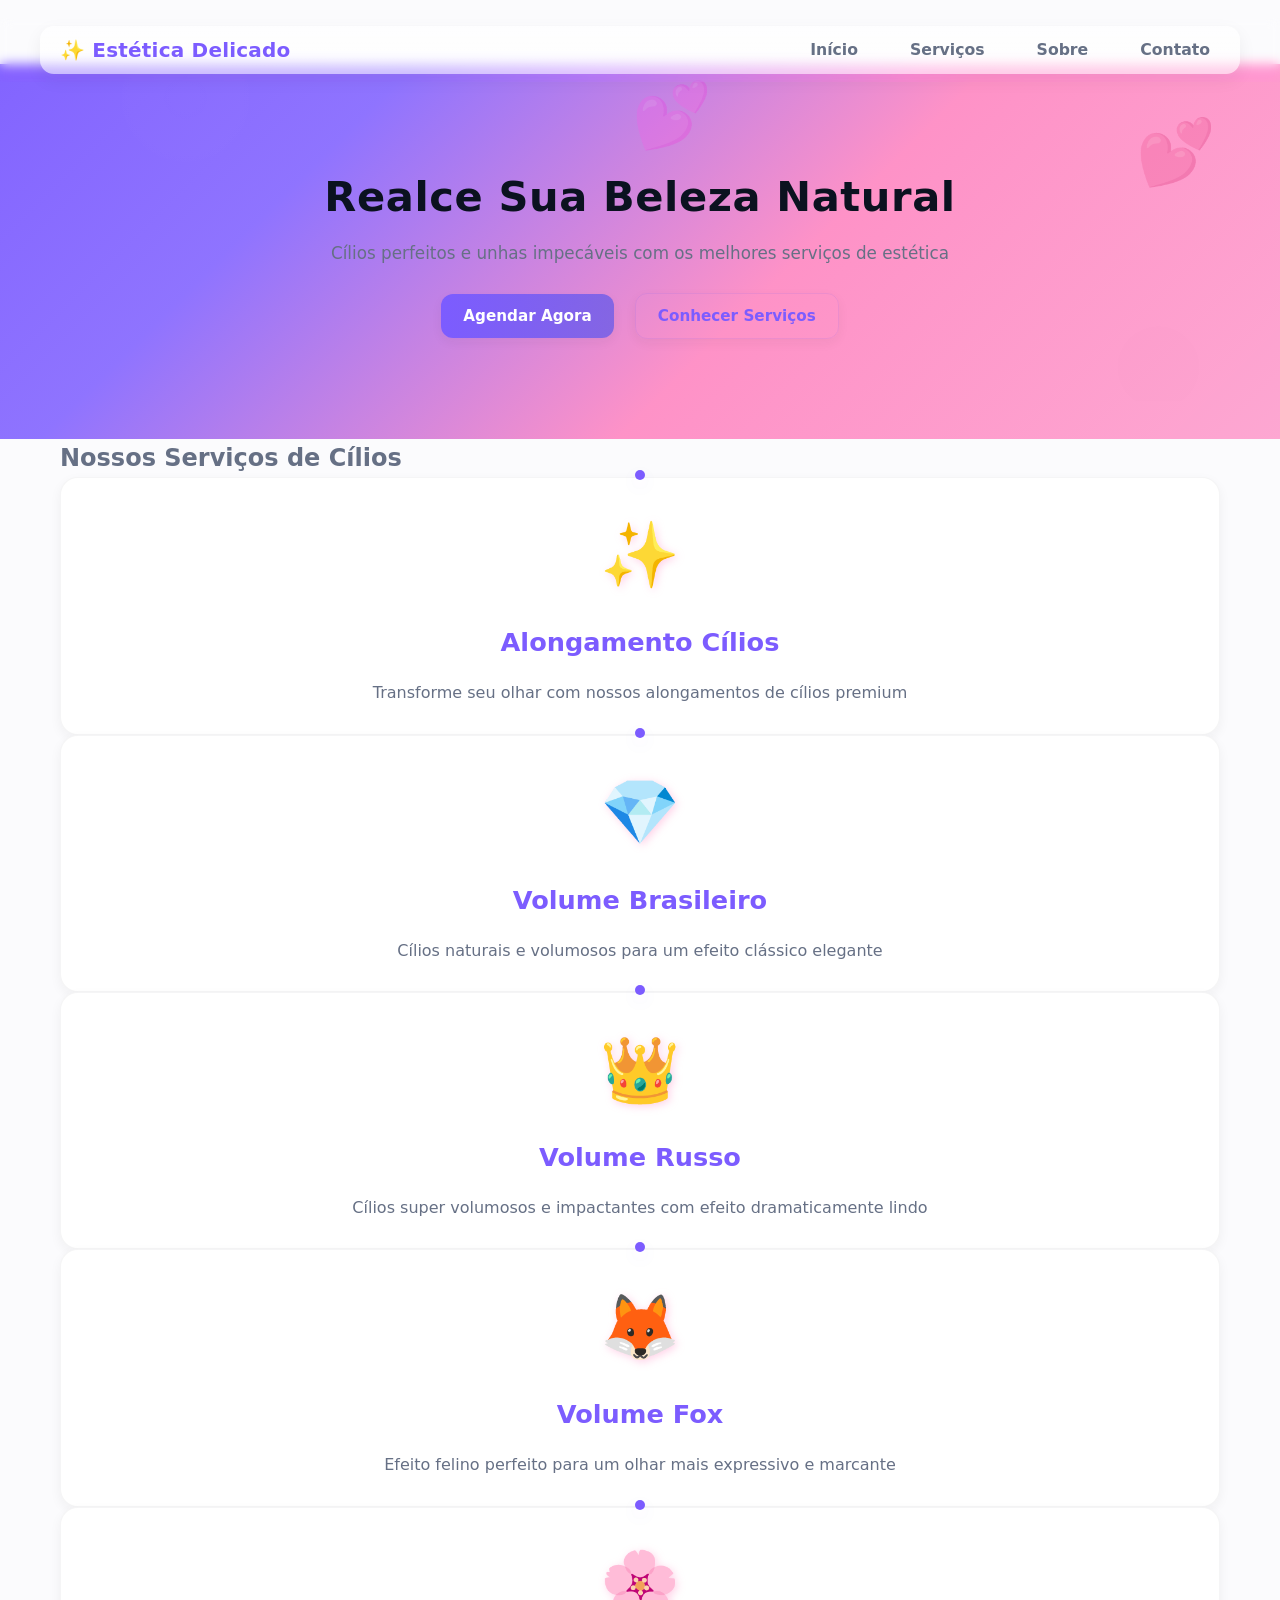
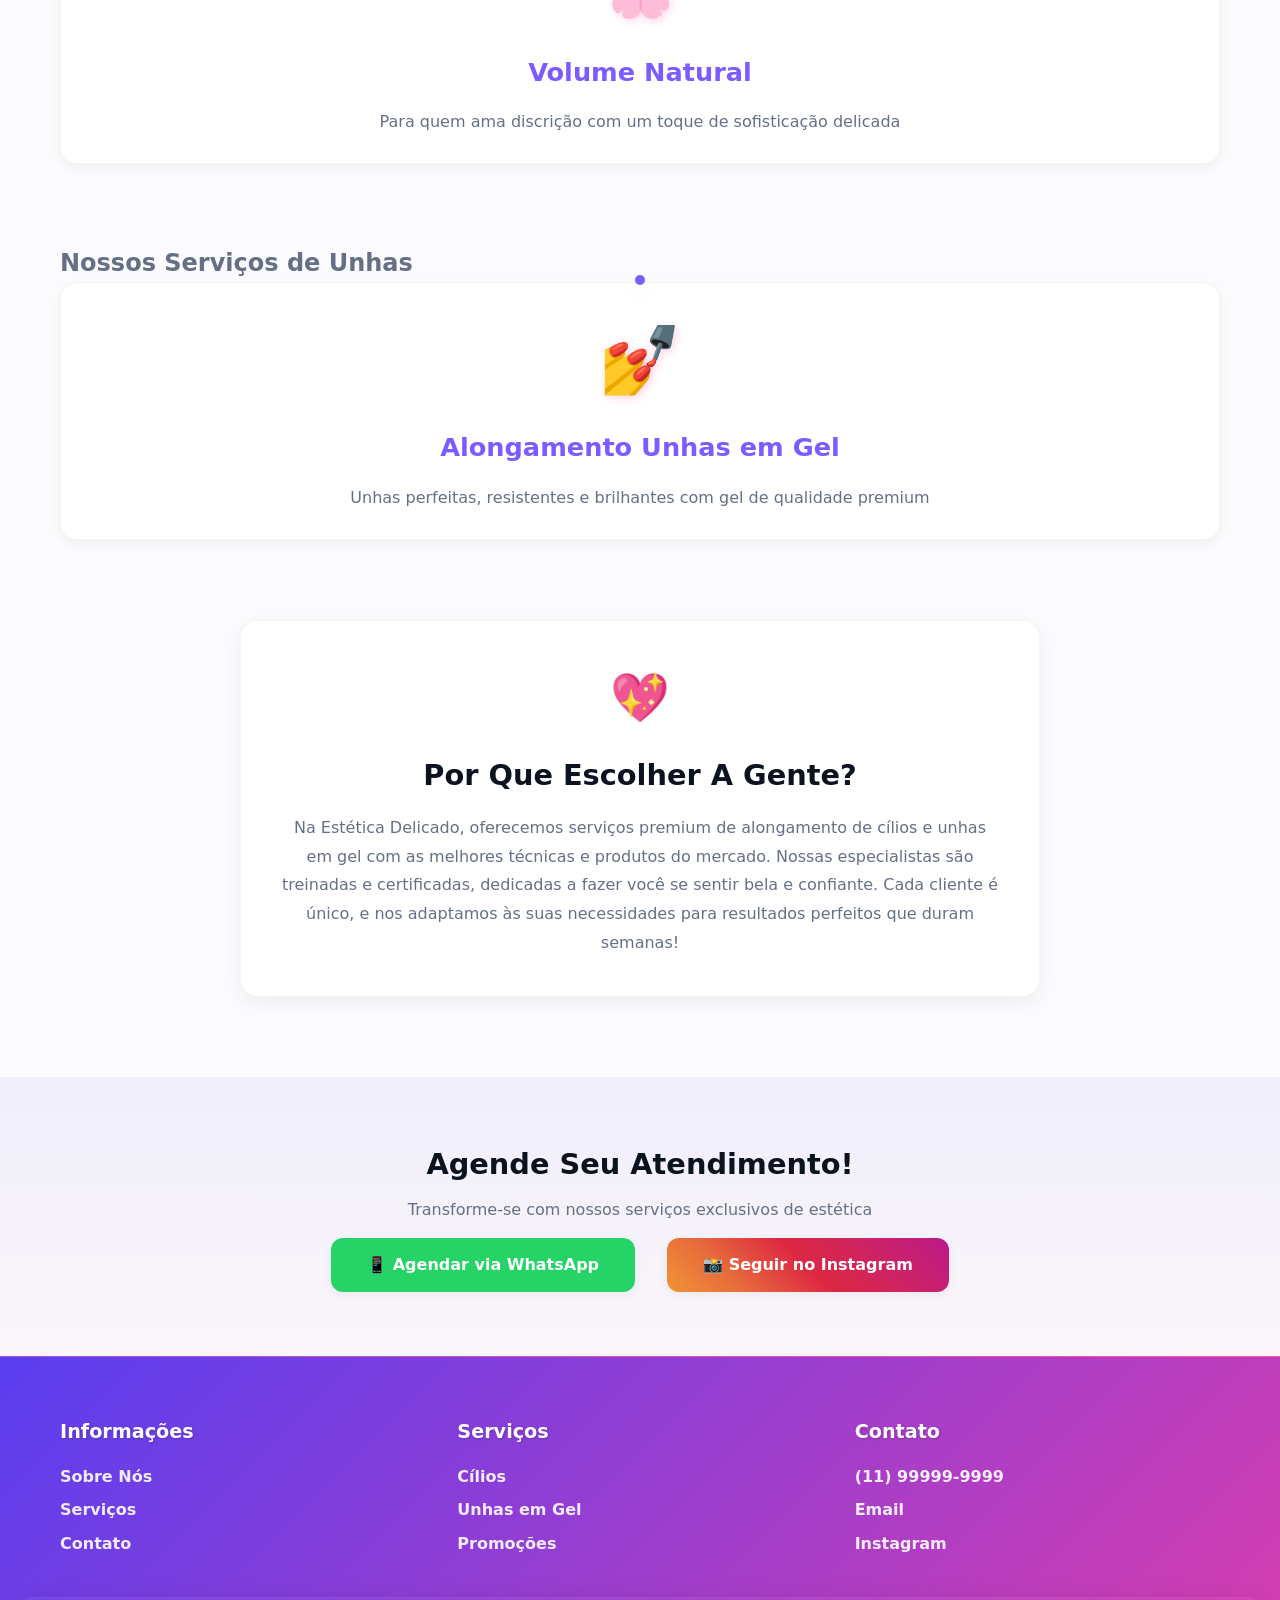
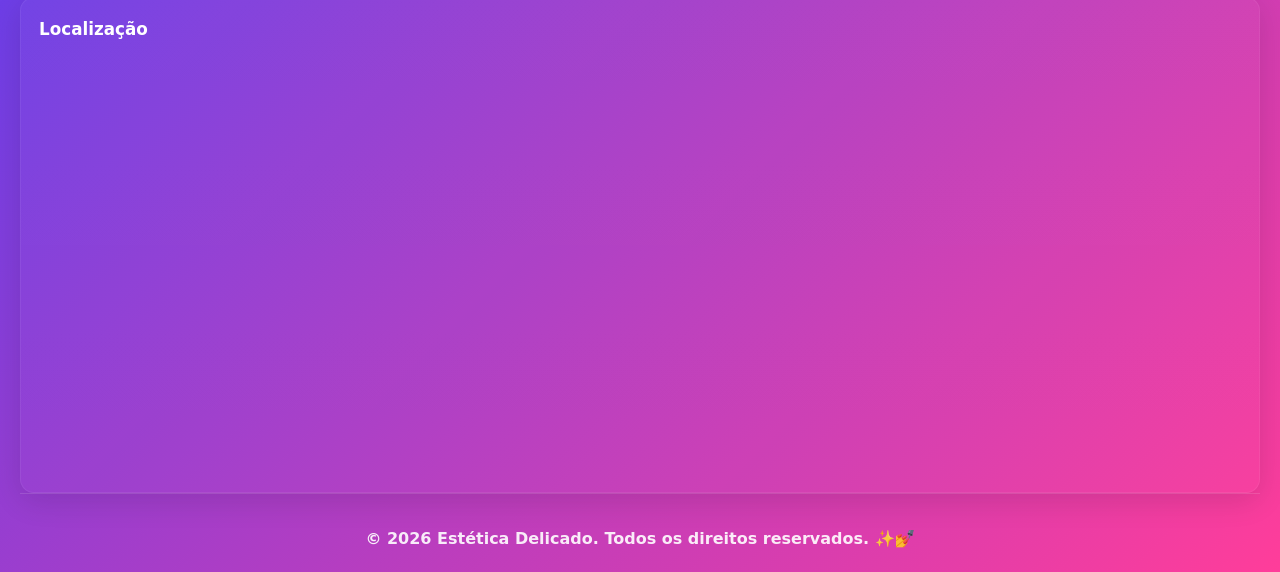
==== index.html @ 4a840b96 "ajuste localização" ====
<!DOCTYPE html>
<html lang="pt-BR">
<head>
    <meta charset="UTF-8">
    <meta name="viewport" content="width=device-width, initial-scale=1.0">
    <title>Estética Delicado - Cílios e Unhas em Gel</title>
    <link rel="icon" href="icon.png" type="image/png">
    <link rel="apple-touch-icon" sizes="180x180" href="icon.png">
    <link rel="icon" type="image/png" sizes="32x32" href="icon.png">
    <link rel="icon" type="image/png" sizes="16x16" href="icon.png">
    <link rel="mask-icon" href="icon.png" color="#000000">
    <meta name="theme-color" content="#ffffff">
    <link rel="stylesheet" href="styles.css">
</head>
<body>
    <!-- Navegação -->
    <nav class="navbar">
        <div class="container">
            <div class="logo">✨ Estética Delicado</div>
            <div class="hamburger" id="hamburger">
                <span></span>
                <span></span>
                <span></span>
            </div>
            <ul class="nav-menu" id="nav-menu">
                <li><a href="#home">Início</a></li>
                <li><a href="#features">Serviços</a></li>
                <li><a href="#about">Sobre</a></li>
                <li><a href="#contact">Contato</a></li>
            </ul>
        </div>
    </nav>

    <!-- Seção Hero -->
    <section class="hero" id="home">
        <div class="container">
            <div class="hero-content">
                <h1>Realce Sua Beleza Natural</h1>
                <p>Cílios perfeitos e unhas impecáveis com os melhores serviços de estética</p>
                <a href="#agendamento" class="btn btn-primary">Agendar Agora</a>
                <a href="#features" class="btn btn-secondary">Conhecer Serviços</a>
            </div>
        </div>
    </section>

    <!-- Seção de Serviços -->
    <section class="features" id="features">
        <div class="container">
            <h2>Nossos Serviços de Cílios</h2>
            <div class="features-grid">
                <div class="feature-card">
                    <div class="feature-icon">✨</div>
                    <h3>Alongamento Cílios</h3>
                    <p>Transforme seu olhar com nossos alongamentos de cílios premium</p>
                </div>
                <div class="feature-card">
                    <div class="feature-icon">💎</div>
                    <h3>Volume Brasileiro</h3>
                    <p>Cílios naturais e volumosos para um efeito clássico elegante</p>
                </div>
                <div class="feature-card">
                    <div class="feature-icon">👑</div>
                    <h3>Volume Russo</h3>
                    <p>Cílios super volumosos e impactantes com efeito dramaticamente lindo</p>
                </div>
                <div class="feature-card">
                    <div class="feature-icon">🦊</div>
                    <h3>Volume Fox</h3>
                    <p>Efeito felino perfeito para um olhar mais expressivo e marcante</p>
                </div>
                <div class="feature-card">
                    <div class="feature-icon">🌸</div>
                    <h3>Volume Natural</h3>
                    <p>Para quem ama discrição com um toque de sofisticação delicada</p>
                </div>
            </div>
            
            <h2 style="margin-top: 80px;">Nossos Serviços de Unhas</h2>
            <div class="features-grid">
                <div class="feature-card">
                    <div class="feature-icon">💅</div>
                    <h3>Alongamento Unhas em Gel</h3>
                    <p>Unhas perfeitas, resistentes e brilhantes com gel de qualidade premium</p>
                </div>
            </div>
        </div>
    </section>

    <!-- Seção Sobre -->
    <section class="about" id="about">
        <div class="container">
            <div class="about-content">
                <h2>Por Que Escolher A Gente?</h2>
                <p>
                    Na Estética Delicado, oferecemos serviços premium de alongamento de cílios e unhas em gel 
                    com as melhores técnicas e produtos do mercado. Nossas especialistas são treinadas e certificadas, 
                    dedicadas a fazer você se sentir bela e confiante. Cada cliente é único, e nos adaptamos às suas 
                    necessidades para resultados perfeitos que duram semanas!
                </p>
            </div>
        </div>
    </section>

    <!-- Seção CTA (Call-to-Action) -->
    <section class="cta" id="agendamento">
        <div class="container">
            <h2>Agende Seu Atendimento!</h2>
            <p>Transforme-se com nossos serviços exclusivos de estética</p>
            <div class="cta-buttons">
                <a href="https://wa.me/5511999999999" class="btn btn-whatsapp btn-large" target="_blank">
                    📱 Agendar via WhatsApp
                </a>
                <a href="https://instagram.com/esteticadelicado" class="btn btn-instagram btn-large" target="_blank">
                    📸 Seguir no Instagram
                </a>
            </div>
        </div>
    </section>

    <!-- Rodapé -->
    <footer class="footer" id="contact">
        <div class="container">
            <div class="footer-content">
                <div class="footer-section">
                    <h4>Informações</h4>
                    <ul>
                        <li><a href="#about">Sobre Nós</a></li>
                        <li><a href="#features">Serviços</a></li>
                        <li><a href="#contact">Contato</a></li>
                    </ul>
                </div>
                <div class="footer-section">
                    <h4>Serviços</h4>
                    <ul>
                        <li><a href="#features">Cílios</a></li>
                        <li><a href="#features">Unhas em Gel</a></li>
                        <li><a href="#features">Promoções</a></li>
                    </ul>
                </div>
                <div class="footer-section">
                    <h4>Contato</h4>
                    <ul>
                        <li><a href="tel:+5511999999999">(11) 99999-9999</a></li>
                        <li><a href="mailto:contato@esteticadelicado.com">Email</a></li>
                        <li><a href="#instagram">Instagram</a></li>
                    </ul>
                </div>
                <!-- localização map moved below to span full width -->
            </div>
            </div>

            <!-- Localização map: full-width block aligned with footer content -->
            <div class="footer-map">
                <h4>Localização</h4>
                <div class="map-responsive">
                    <iframe src="https://www.google.com/maps/embed?pb=!1m18!1m12!1m3!1d3553.4471710792322!2d-48.86984712353165!3d-27.047629598856396!2m3!1f0!2f0!3f0!3m2!1i1024!2i768!4f13.1!3m3!1m2!1s0x94df37ece180bed9%3A0x6d65d433746303e0!2sR.%20Quatro%20de%20Agosto%2C%2076%20-%20Centro%201%2C%20Brusque%20-%20SC%2C%2088356-480!5e0!3m2!1spt-BR!2sbr!4v1772977734569!5m2!1spt-BR!2sbr" allowfullscreen="" loading="lazy" referrerpolicy="no-referrer-when-downgrade"></iframe>
                </div>
            </div>

            <div class="footer-bottom">
                <p>&copy; 2026 Estética Delicado. Todos os direitos reservados. ✨💅</p>
            </div>
        </div>
    </footer>

    <script>
        // Menu hambúrguer para mobile
        const hamburger = document.getElementById('hamburger');
        const navMenu = document.getElementById('nav-menu');

        hamburger.addEventListener('click', () => {
            navMenu.classList.toggle('active');
            hamburger.classList.toggle('active');
        });

        // Fechar menu ao clicar em um link
        document.querySelectorAll('.nav-menu a').forEach(link => {
            link.addEventListener('click', () => {
                navMenu.classList.remove('active');
                hamburger.classList.remove('active');
            });
        });

        // Fechar menu ao rolar a página
        window.addEventListener('scroll', () => {
            if (navMenu.classList.contains('active')) {
                navMenu.classList.remove('active');
                hamburger.classList.remove('active');
            }
        });
    </script>
</body>
</html>
---- styles.css ----
/* Variáveis CSS - Paleta suave e moderna */
:root {
    --primary-color: #7c5cff; /* richer violet */
    --accent-color: #ff6fb5; /* vivid pink accent */
    --primary-700: #5a3ef0;
    --accent-700: #ff3d9a;
    --muted: #667085; /* subdued text */
    --bg: #fbfbfd; /* very light */
    --card-bg: #ffffff;
    --glass: rgba(255,255,255,0.6);
    --shadow-soft: 0 6px 18px rgba(34, 34, 34, 0.06);
    --shadow-subtle: 0 4px 12px rgba(34,34,34,0.05);
    --radius-lg: 18px;
    --radius-md: 12px;
    --transition: all 220ms cubic-bezier(.2,.9,.3,1);
}

/* Reset e Estilos Globais */
* {
    margin: 0;
    padding: 0;
    box-sizing: border-box;
}

html {
    scroll-behavior: smooth;
}

body {
    font-family: Inter, ui-sans-serif, system-ui, -apple-system, 'Segoe UI', Roboto, 'Helvetica Neue', Arial;
    line-height: 1.6;
    color: var(--muted);
    background-color: var(--bg);
    -webkit-font-smoothing:antialiased;
    -moz-osx-font-smoothing:grayscale;
}

.container {
    max-width: 1200px;
    margin: 0 auto;
    padding: 0 20px;
}

/* Navegação */
.navbar {
    background-color: transparent;
    backdrop-filter: blur(6px) saturate(120%);
    position: sticky;
    top: 18px;
    z-index: 200;
    padding: 8px 0;
}

.navbar .container {
    display: flex;
    justify-content: space-between;
    align-items: center;
    padding: 0.5rem 20px;
    background: linear-gradient(180deg, rgba(255,255,255,0.7), rgba(255,255,255,0.55));
    border-radius: 14px;
    box-shadow: var(--shadow-soft);
}

/* Menu Hambúrguer */
.hamburger {
    display: none;
    flex-direction: column;
    cursor: pointer;
    gap: 4px;
}

.hamburger span {
    width: 25px;
    height: 3px;
    background-color: var(--accent-black);
    transition: var(--transition);
    border-radius: 2px;
}

.hamburger.active span:nth-child(1) {
    transform: rotate(45deg) translate(5px, 5px);
}

.hamburger.active span:nth-child(2) {
    opacity: 0;
}

.hamburger.active span:nth-child(3) {
    transform: rotate(-45deg) translate(7px, -6px);
}

.logo {
    font-size: 1.25rem;
    font-weight: 700;
    color: var(--primary-color);
    letter-spacing: 0.2px;
}

.nav-menu {
    display: flex;
    list-style: none;
    gap: 2rem;
}

.nav-menu a {
    text-decoration: none;
    color: var(--muted);
    transition: var(--transition);
    font-weight: 600;
    font-size: 0.98rem;
    padding: 8px 10px;
    border-radius: 10px;
}

.nav-menu a:hover {
    color: var(--primary-color);
    background: rgba(108,92,231,0.06);
}

/* Seção Hero */
.hero {
    background: linear-gradient(135deg, rgba(124,92,255,0.95) 0%, rgba(124,92,255,0.85) 25%, rgba(255,111,181,0.75) 60%, rgba(255,111,181,0.6) 100%);
    color: #0f172a;
    padding: 100px 20px;
    text-align: center;
    position: relative;
    overflow: visible;
}

.hero::after {
    /* subtle overlay to reduce banding and soften transition */
    content: '';
    position: absolute;
    inset: 0;
    background-image: radial-gradient(circle at 10% 10%, rgba(255,255,255,0.03), transparent 10%), radial-gradient(circle at 90% 90%, rgba(0,0,0,0.02), transparent 12%);
    pointer-events: none;
    mix-blend-mode: overlay;
}

.hero::before {
    content: '💕';
    position: absolute;
    top: 10%;
    right: 5%;
    font-size: 4rem;
    opacity: 0.3;
    animation: float 3s ease-in-out infinite;
}

.hero::after {
    content: '💕';
    position: absolute;
    bottom: 10%;
    left: 5%;
    font-size: 4rem;
    opacity: 0.3;
    animation: float 3s ease-in-out infinite 0.5s;
}

@keyframes float {
    0%, 100% {
        transform: translateY(0);
    }
    50% {
        transform: translateY(-20px);
    }
}

.hero-content h1 {
    font-size: 2.6rem;
    margin-bottom: 0.6rem;
    animation: slideDown 0.6s ease-out;
    font-weight: 700;
    letter-spacing: 0.6px;
    color: #0b1220;
}

.hero-content p {
    font-size: 1.05rem;
    margin-bottom: 1.6rem;
    animation: slideUp 0.6s ease-out;
    font-weight: 500;
    color: var(--muted);
}

@keyframes slideDown {
    from {
        opacity: 0;
        transform: translateY(-20px);
    }
    to {
        opacity: 1;
        transform: translateY(0);
    }
}

@keyframes slideUp {
    from {
        opacity: 0;
        transform: translateY(20px);
    }
    to {
        opacity: 1;
        transform: translateY(0);
    }
}

/* Botões */
.btn {
    display: inline-block;
    padding: 10px 22px;
    margin: 0 8px;
    border: none;
    border-radius: 12px;
    font-size: 0.95rem;
    font-weight: 600;
    cursor: pointer;
    transition: var(--transition);
    text-decoration: none;
    box-shadow: var(--shadow-subtle);
}

.btn-primary {
    background: linear-gradient(90deg, var(--primary-color), rgba(108,92,231,0.8));
    color: #fff;
}

.btn-primary:hover {
    transform: translateY(-4px);
    box-shadow: 0 12px 30px rgba(108,92,231,0.12);
}

.btn-secondary {
    background: transparent;
    color: var(--primary-color);
    border: 1.5px solid rgba(108,92,231,0.12);
}

.btn-secondary:hover {
    background: rgba(108,92,231,0.04);
}

.btn-large {
    padding: 14px 36px;
    font-size: 1rem;
}

/* Seção de Recursos */
.feature-icon {
    font-size: 3.2rem;
    margin-bottom: 0.8rem;
    filter: drop-shadow(0 6px 18px rgba(15,18,32,0.06));
}
.feature-card h3 {
    font-size: 1.1rem;
    margin-bottom: 0.6rem;
    color: var(--primary-color);
    font-weight: 700;
}

.feature-card p {
    color: var(--muted);
    line-height: 1.7;
    font-weight: 500;
}

.feature-card {
    background-color: var(--card-bg);
    padding: 1.6rem;
    border-radius: var(--radius-lg);
    text-align: center;
    box-shadow: var(--shadow-subtle);
    transition: var(--transition);
    border: 1px solid rgba(15,18,32,0.04);
    position: relative;
}

.feature-card:hover {
    transform: translateY(-8px);
    box-shadow: 0 18px 40px rgba(15,18,32,0.06);
    background: linear-gradient(180deg, var(--card-bg) 0%, rgba(251,251,253,1) 100%);
}

.feature-card::before {
    content: '';
    position: absolute;
    top: -8px;
    left: 50%;
    transform: translateX(-50%);
    width: 10px;
    height: 10px;
    background-color: var(--primary-color);
    border-radius: 50%;
    box-shadow: 0 6px 18px rgba(108,92,231,0.08);
}

.feature-icon {
    font-size: 4rem;
    margin-bottom: 1rem;
    filter: drop-shadow(2px 2px 4px rgba(255, 105, 180, 0.3));
}

.feature-card h3 {
    font-size: 1.6rem;
    margin-bottom: 1rem;
    color: var(--primary-color);
    font-weight: 800;
}

.feature-card p {
    color: var(--text-color);
    line-height: 1.8;
    font-weight: 500;
}

/* Seção Sobre */
.about {
    padding: 80px 20px;
    background: transparent;
}

.about-content {
    max-width: 800px;
    margin: 0 auto;
    text-align: center;
    background-color: var(--card-bg);
    padding: 2.4rem;
    border-radius: var(--radius-lg);
    border: 1px solid rgba(15,18,32,0.04);
    box-shadow: var(--shadow-soft);
}

.about-content::before {
    content: '💖';
    display: block;
    font-size: 3rem;
    margin-bottom: 1rem;
}

.about-content h2 {
    font-size: 1.8rem;
    margin-bottom: 1rem;
    color: #0b1220;
    font-weight: 700;
}

.about-content p {
    font-size: 1rem;
    color: var(--muted);
    line-height: 1.8;
    font-weight: 500;
}

/* Seção CTA */
.cta {
    background: linear-gradient(180deg, rgba(108,92,231,0.08) 0%, rgba(253,121,168,0.04) 100%);
    color: #0b1220;
    padding: 64px 20px;
    text-align: center;
    position: relative;
    overflow: visible;
}

.cta::before,
.cta::after {
    content: '';
    position: absolute;
    width: 48px;
    height: 48px;
    opacity: 0.05;
}

.cta::before { top: 10%; left: 6%; }
.cta::after { bottom: 10%; right: 6%; }

.cta h2 {
    font-size: 1.8rem;
    margin-bottom: 0.6rem;
    font-weight: 700;
}

.cta p {
    font-size: 1rem;
    margin-bottom: 1rem;
    font-weight: 500;
    color: var(--muted);
}

.cta-buttons {
    display: flex;
    gap: 1rem;
    justify-content: center;
    flex-wrap: wrap;
}

.btn-whatsapp {
    background-color: #25d366 !important;
    color: #fff !important;
    border: none !important;
}

.btn-whatsapp:hover {
    transform: translateY(-3px);
}

.btn-instagram {
    background: linear-gradient(45deg, #f09433 0%,#e6683c 25%,#dc2743 50%,#cc2366 75%,#bc1888 100%) !important;
    color: #fff !important;
    border: none !important;
    border-radius: 12px !important;
}

.btn-instagram:hover {
    transform: translateY(-3px);
}

/* Rodapé */
.footer {
    /* stronger, darker gradient so footer content contrasts with page background */
    background: linear-gradient(135deg, var(--primary-700) 0%, var(--accent-700) 100%);
    color: #ffffff;
    padding: 60px 20px 20px;
    /* simple solid separator between content and footer */
    border-top: 1px solid rgba(255,255,255,0.12);
}

.footer-content {
    display: grid;
    grid-template-columns: repeat(auto-fit, minmax(200px, 1fr));
    gap: 2rem;
    margin-bottom: 2rem;
}

.footer-section h4 {
    margin-bottom: 1rem;
    color: #ffffff;
    font-weight: 800;
    font-size: 1.2rem;
    text-shadow: 1px 1px 3px rgba(0, 0, 0, 0.18);
}

.footer-section ul {
    list-style: none;
}

.footer-section ul li {
    margin-bottom: 0.5rem;
}

.footer-section a {
    color: rgba(255, 255, 255, 0.9);
    text-decoration: none;
    transition: var(--transition);
    font-weight: 600;
}

.footer-section a:hover {
    color: #ffffff;
    text-shadow: 1px 1px 0px rgba(0, 0, 0, 0.18);
}

.footer-bottom {
    border-top: 1px solid rgba(255,255,255,0.12);
    padding-top: 2rem;
    text-align: center;
    color: rgba(255, 255, 255, 0.9);
    font-weight: 600;
}

/* Responsividade */
@media (max-width: 1024px) {
    .container {
        padding: 0 15px;
    }

    .hero-content h1 {
        font-size: 2.8rem;
    }

    .hero-content p {
        font-size: 1.3rem;
    }

    .features-grid {
        grid-template-columns: repeat(auto-fit, minmax(280px, 1fr));
        gap: 1.5rem;
    }
}

@media (max-width: 768px) {
    .container {
        padding: 0 10px;
    }

    .hero {
        padding: 100px 20px;
    }

    .hero-content h1 {
        font-size: 2.2rem;
        letter-spacing: 1px;
    }

    .hero-content p {
        font-size: 1.1rem;
    }

    .hamburger {
        display: flex;
    }

    .nav-menu {
        flex-direction: column;
        gap: 0.8rem;
        text-align: center;
        background-color: var(--secondary-color);
        position: absolute;
        top: 100%;
        left: 0;
        right: 0;
        padding: 1rem;
        box-shadow: var(--shadow);
        opacity: 0;
        visibility: hidden;
        transform: translateY(-20px);
        transition: var(--transition);
    }

    .nav-menu.active {
        opacity: 1;
        visibility: visible;
        transform: translateY(0);
    }

    .features h2 {
        text-align: center;
        font-size: 2rem;
        margin-bottom: 2rem;
        color: var(--primary-700);
        font-weight: 700;
        background: linear-gradient(90deg, var(--primary-700), var(--accent-700));
        -webkit-background-clip: text;
        background-clip: text;
        color: transparent;
    }

    .features {
        padding: 60px 20px;
    }

    .about {
        padding: 60px 20px;
    }

    .cta {
        padding: 60px 20px;
    }

    .cta {
        background: linear-gradient(180deg, rgba(124,92,255,0.12) 0%, rgba(255,111,181,0.06) 100%);
        color: #0b1220;
        padding: 64px 20px;
        text-align: center;
        position: relative;
        overflow: visible;
    }

    .cta-buttons {
        flex-direction: column;
        align-items: center;
        gap: 0.8rem;
    }

    .features-grid {
        grid-template-columns: 1fr;
        gap: 1.5rem;
    }

    .feature-card {
        padding: 1.5rem;
    }

    .feature-icon {
        font-size: 3rem;
    }

    .hero::before,
    .hero::after {
        font-size: 2.5rem;
    }

    .footer-content {
        grid-template-columns: 1fr;
        gap: 1.5rem;
    }

    .footer-section {
        text-align: center;
    }
}

@media (max-width: 480px) {
    .container {
        padding: 0 8px;
    }

    .hero {
        padding: 80px 15px;
    }

    .hero-content h1 {
        font-size: 1.8rem;
        letter-spacing: 0.5px;
    }

    .hero-content p {
        font-size: 1rem;
    }

    .logo {
        font-size: 1.2rem;
    }

    .nav-menu {
        gap: 0.5rem;
        padding: 0.8rem;
    }

    .nav-menu a {
        font-size: 0.95rem;
    }

    .features h2,
    .about-content h2,
    .cta h2 {
        font-size: 1.8rem;
    }

    .features {
        padding: 50px 15px;
    }

    .about {
        padding: 50px 15px;
    }

    .cta {
        padding: 50px 15px;
    }

    .feature-card {
        padding: 1.2rem;
        border-radius: 25px;
    }

    .feature-icon {
        font-size: 2.5rem;
    }

    .feature-card h3 {
        font-size: 1.4rem;
    }

    .about-content {
        padding: 2rem;
        border-radius: 25px;
    }

    .about-content h2 {
        font-size: 2.2rem;
    }

    .about-content p {
        font-size: 1rem;
        line-height: 1.7;
    }

    .cta h2 {
        font-size: 2.5rem;
    }

    .cta p {
        font-size: 1.2rem;
    }

    .btn-large {
        padding: 12px 30px;
        font-size: 1rem;
    }

    .hero::before,
    .hero::after {
        font-size: 1.8rem;
        opacity: 0.2;
    }

    .footer {
        padding: 40px 15px 15px;
    }

    .footer-section h4 {
        font-size: 1.1rem;
    }

    .footer-section a {
        font-size: 0.9rem;
    }
}

/* Footer map block styling */
.footer-map {
    margin-top: 24px;
    padding: 18px;
    border-radius: 14px;
    background: linear-gradient(180deg, rgba(255,255,255,0.03), rgba(255,255,255,0.02));
    border: 1px solid rgba(255,255,255,0.06);
    box-shadow: 0 8px 30px rgba(5,8,20,0.12);
}
.footer-map h4 {
    margin: 0 0 12px 0;
    color: #ffffff;
    font-size: 1.05rem;
}
.map-responsive {
    position: relative;
    overflow: hidden;
    border-radius: 10px;
    height: 360px; /* default desktop height */
}
.map-responsive iframe {
    position: absolute;
    top: 0;
    left: 0;
    width: 100%;
    height: 100%;
    border: 0;
}

@media (max-width: 768px) {
    .map-responsive { height: 260px; }
}

@media (min-width: 1200px) {
    .map-responsive { height: 420px; }
}
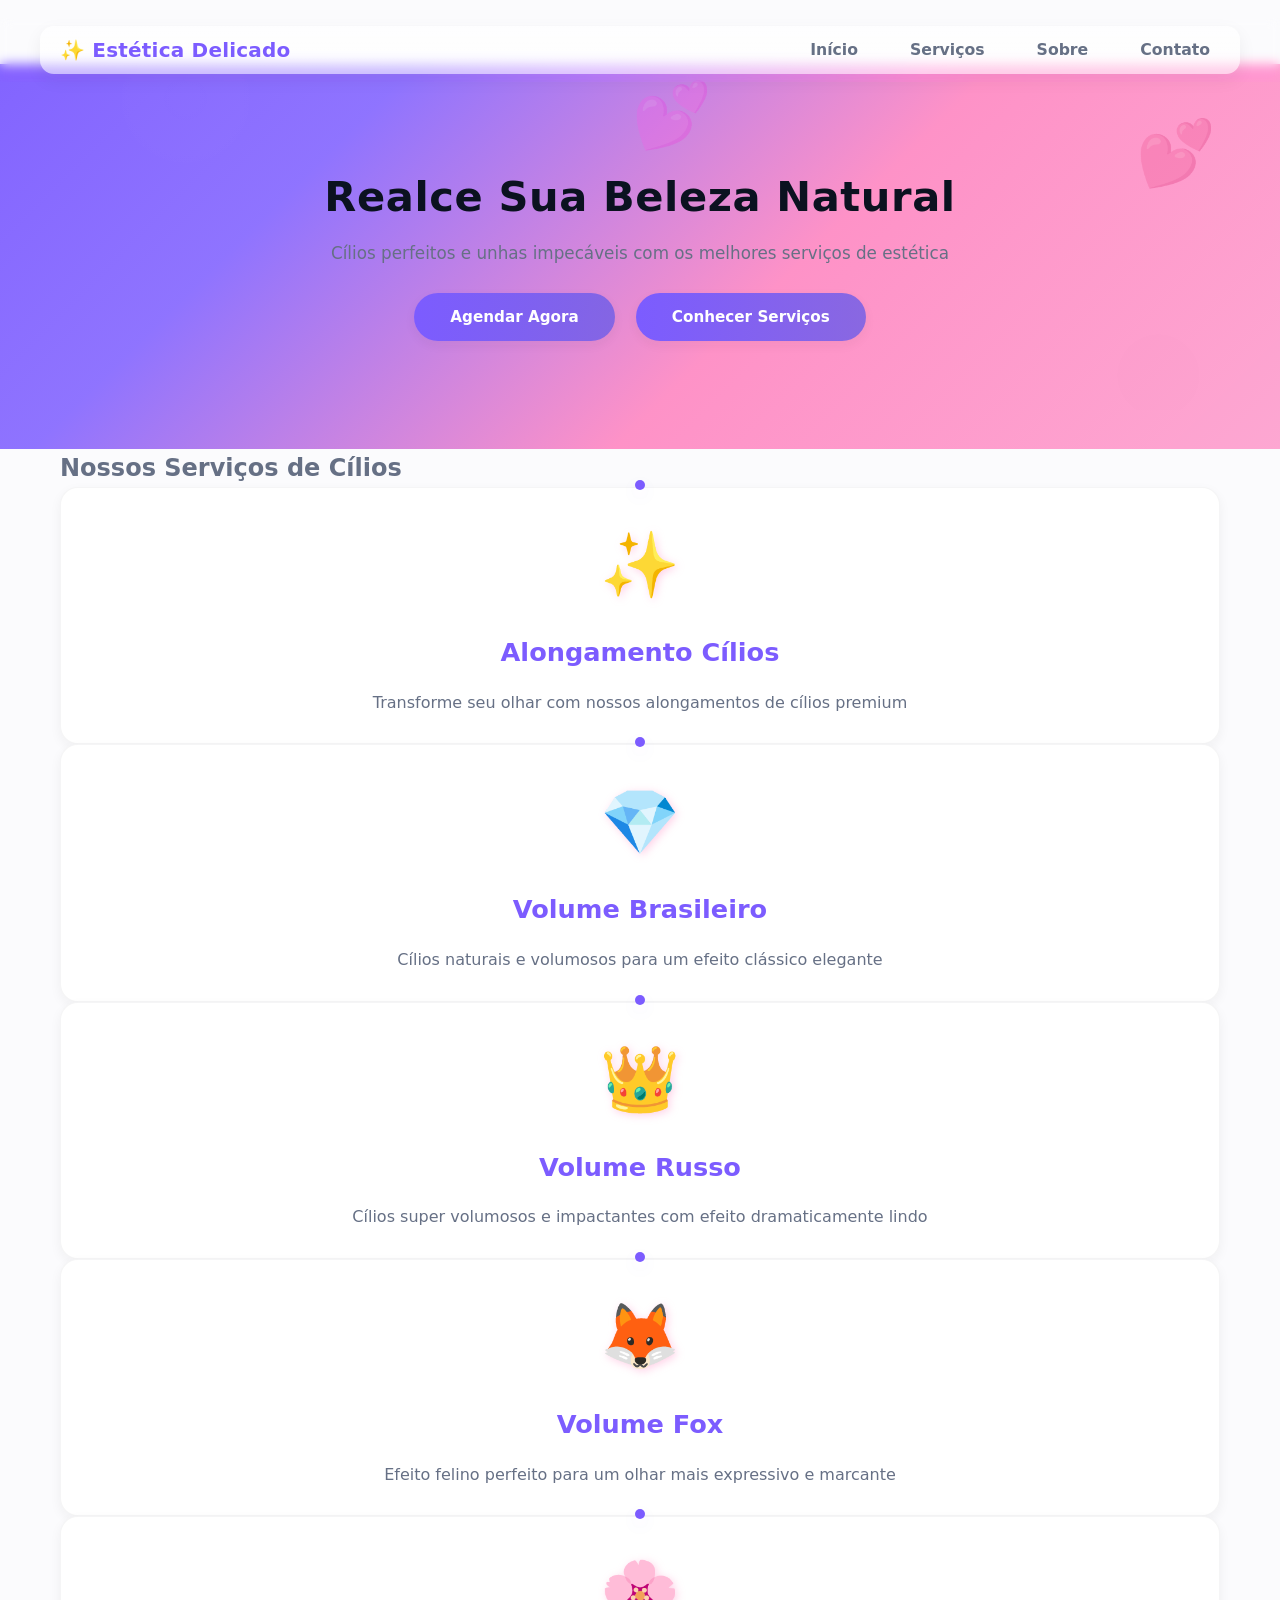
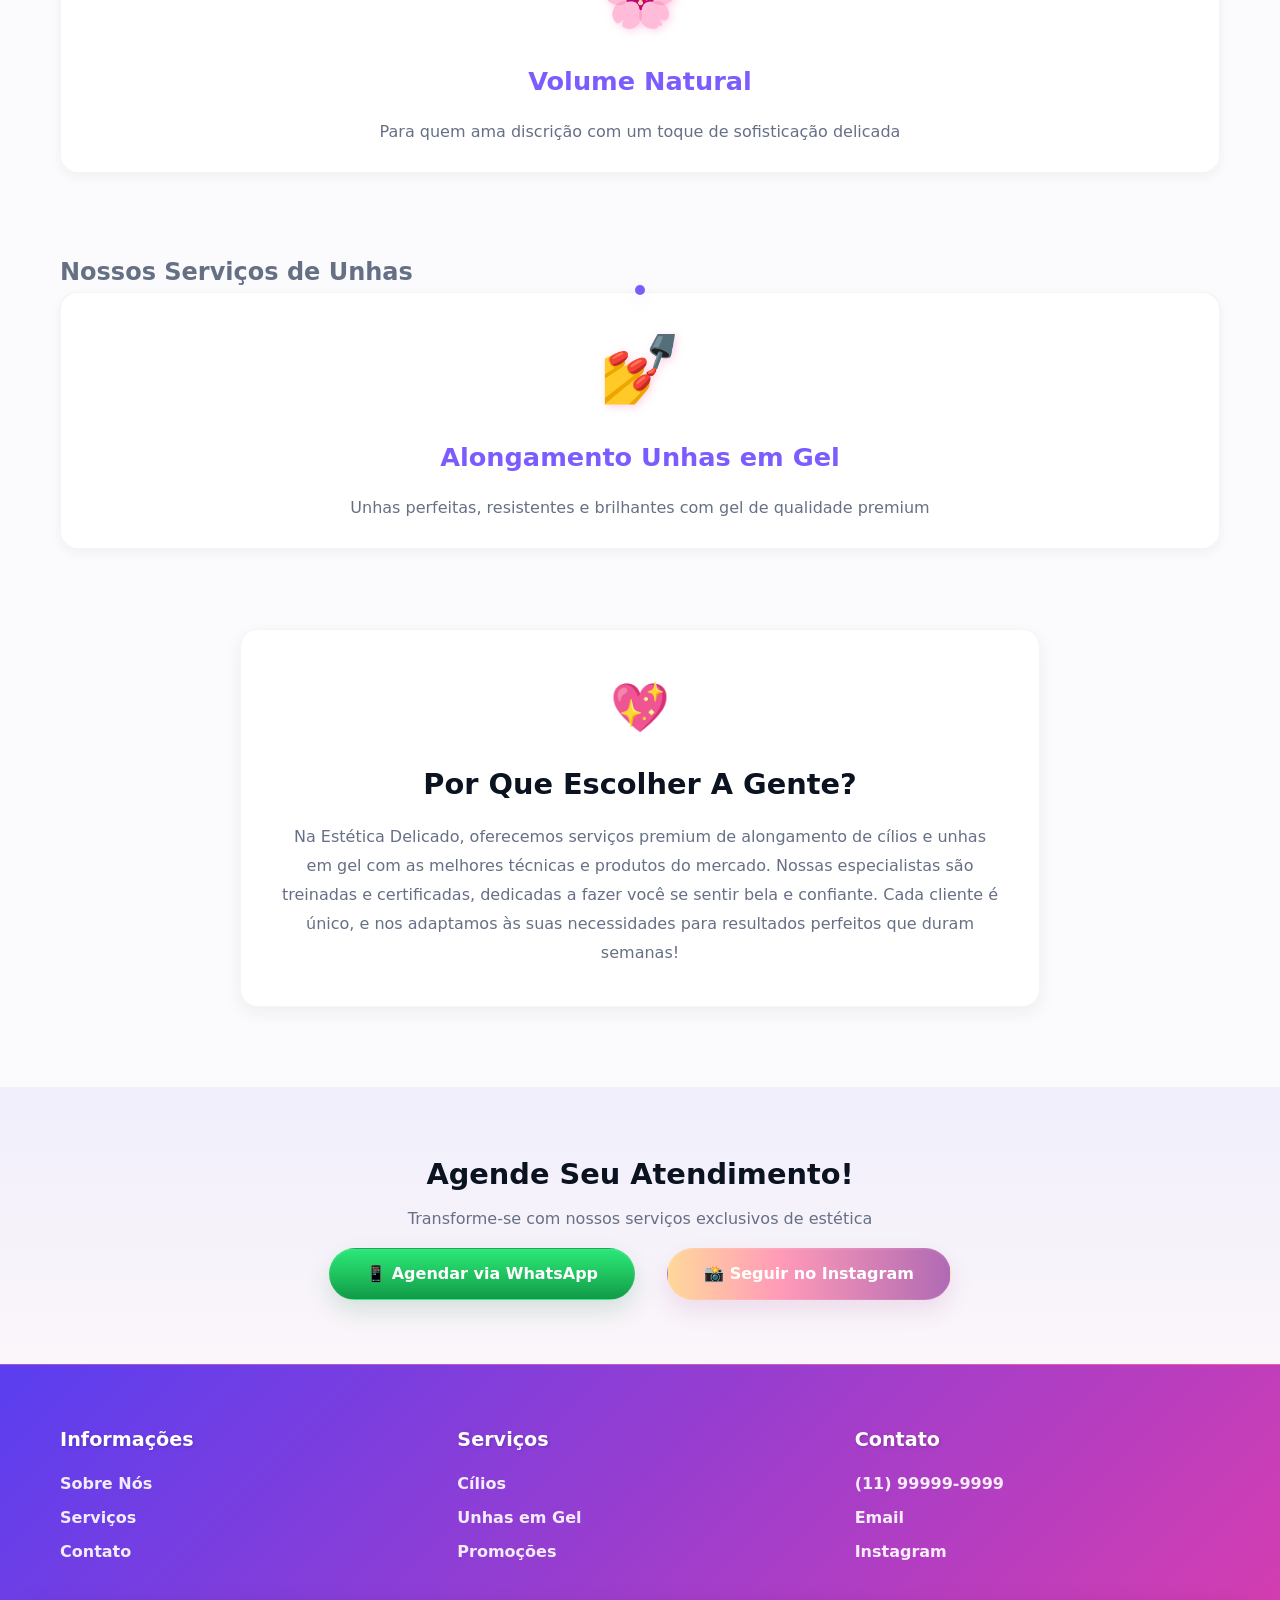
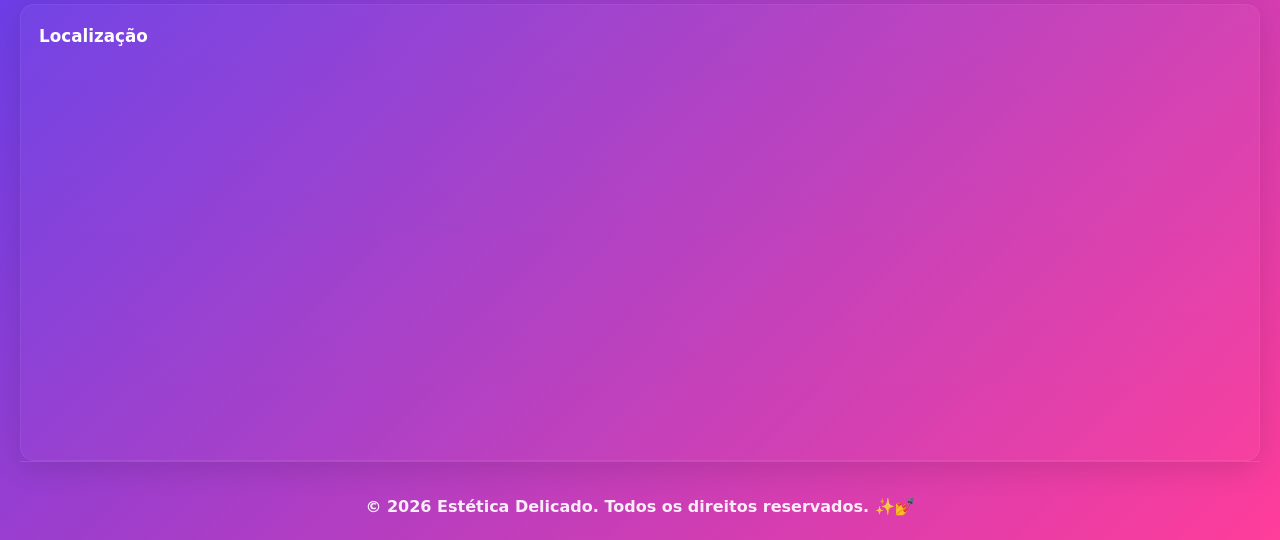
==== commit 07a65ed9: "ajsute botões iniciais" ====
--- a/index.html
+++ b/index.html
@@ -38,7 +38,7 @@
                 <h1>Realce Sua Beleza Natural</h1>
                 <p>Cílios perfeitos e unhas impecáveis com os melhores serviços de estética</p>
                 <a href="#agendamento" class="btn btn-primary">Agendar Agora</a>
-                <a href="#features" class="btn btn-secondary">Conhecer Serviços</a>
+                <a href="#features" class="btn btn-primary">Conhecer Serviços</a>
             </div>
         </div>
     </section>
--- a/styles.css
+++ b/styles.css
@@ -208,16 +208,19 @@
 /* Botões */
 .btn {
     display: inline-block;
-    padding: 10px 22px;
+    padding: 12px 36px;
     margin: 0 8px;
     border: none;
-    border-radius: 12px;
+    border-radius: 28px;
     font-size: 0.95rem;
     font-weight: 600;
     cursor: pointer;
     transition: var(--transition);
     text-decoration: none;
     box-shadow: var(--shadow-subtle);
+    position: relative;
+    overflow: hidden; /* allow sheen pseudo-element */
+    z-index: 0;
 }
 
 .btn-primary {
@@ -241,8 +244,9 @@
 }
 
 .btn-large {
-    padding: 14px 36px;
+    padding: 16px 44px;
     font-size: 1rem;
+    min-width: 180px;
 }
 
 /* Seção de Recursos */
@@ -394,25 +398,76 @@
 }
 
 .btn-whatsapp {
-    background-color: #25d366 !important;
-    color: #fff !important;
-    border: none !important;
-}
-
+    /* metallic green base */
+    background: linear-gradient(180deg, #2be77a 0%, #21c861 45%, #119a48 100%);
+    color: #ffffff !important;
+    border: 1px solid rgba(255,255,255,0.08);
+    box-shadow: 0 10px 24px rgba(15, 120, 60, 0.16), inset 0 1px 0 rgba(255,255,255,0.06);
+    position: relative;
+    padding: 12px 36px;
+    border-radius: 28px;
+}
+.btn-whatsapp::before {
+    content: '';
+    position: absolute;
+    top: -10%;
+    left: -75%;
+    width: 50%;
+    height: 120%;
+    background: linear-gradient(120deg, rgba(255,255,255,0) 0%, rgba(255,255,255,0.45) 50%, rgba(255,255,255,0) 100%);
+    transform: skewX(-25deg);
+    pointer-events: none;
+        animation: btn-sheen-sync 3.2s linear infinite;
+}
 .btn-whatsapp:hover {
     transform: translateY(-3px);
 }
 
+@keyframes btn-sheen-whatsapp {
+    0% { left: -75%; opacity: 0; }
+    10% { opacity: 1; }
+    50% { left: 125%; opacity: 1; }
+    90% { opacity: 0; }
+    100% { left: 125%; opacity: 0; }
+}
+
 .btn-instagram {
-    background: linear-gradient(45deg, #f09433 0%,#e6683c 25%,#dc2743 50%,#cc2366 75%,#bc1888 100%) !important;
-    color: #fff !important;
-    border: none !important;
-    border-radius: 12px !important;
-}
-
-.btn-instagram:hover {
-    transform: translateY(-3px);
-}
+    /* metallic rose/gold-ish gradient */
+    background: linear-gradient(90deg, #ffd89b 0%, #ff9ab8 40%, #b06ab3 100%);
+    color: #ffffff !important;
+    border: 1px solid rgba(255,255,255,0.08) !important;
+    box-shadow: 0 10px 24px rgba(150,40,120,0.12), inset 0 1px 0 rgba(255,255,255,0.06);
+    position: relative;
+    padding: 12px 36px;
+    border-radius: 28px !important;
+}
+.btn-instagram::before {
+    content: '';
+    position: absolute;
+    top: -10%;
+    left: -75%;
+    width: 55%;
+    height: 120%;
+    background: linear-gradient(120deg, rgba(255,255,255,0) 0%, rgba(255,255,255,0.5) 50%, rgba(255,255,255,0) 100%);
+    transform: skewX(-20deg);
+    pointer-events: none;
+        animation: btn-sheen-sync 3.2s linear infinite;
+}
+
+@keyframes btn-sheen-instagram {
+    0% { left: -75%; opacity: 0; }
+    12% { opacity: 1; }
+    52% { left: 125%; opacity: 1; }
+    92% { opacity: 0; }
+    100% { left: 125%; opacity: 0; }
+}
+    @keyframes btn-sheen-sync {
+        0% { left: -75%; opacity: 0; }
+        10% { opacity: 1; }
+        50% { left: 125%; opacity: 1; }
+        90% { opacity: 0; }
+        100% { left: 125%; opacity: 0; }
+    }
 
 /* Rodapé */
 .footer {
@@ -725,7 +780,7 @@
     position: relative;
     overflow: hidden;
     border-radius: 10px;
-    height: 360px; /* default desktop height */
+    height: 320px; /* slightly reduced default height */
 }
 .map-responsive iframe {
     position: absolute;
@@ -737,9 +792,9 @@
 }
 
 @media (max-width: 768px) {
-    .map-responsive { height: 260px; }
+    .map-responsive { height: 220px; }
 }
 
 @media (min-width: 1200px) {
-    .map-responsive { height: 420px; }
+    .map-responsive { height: 380px; }
 }
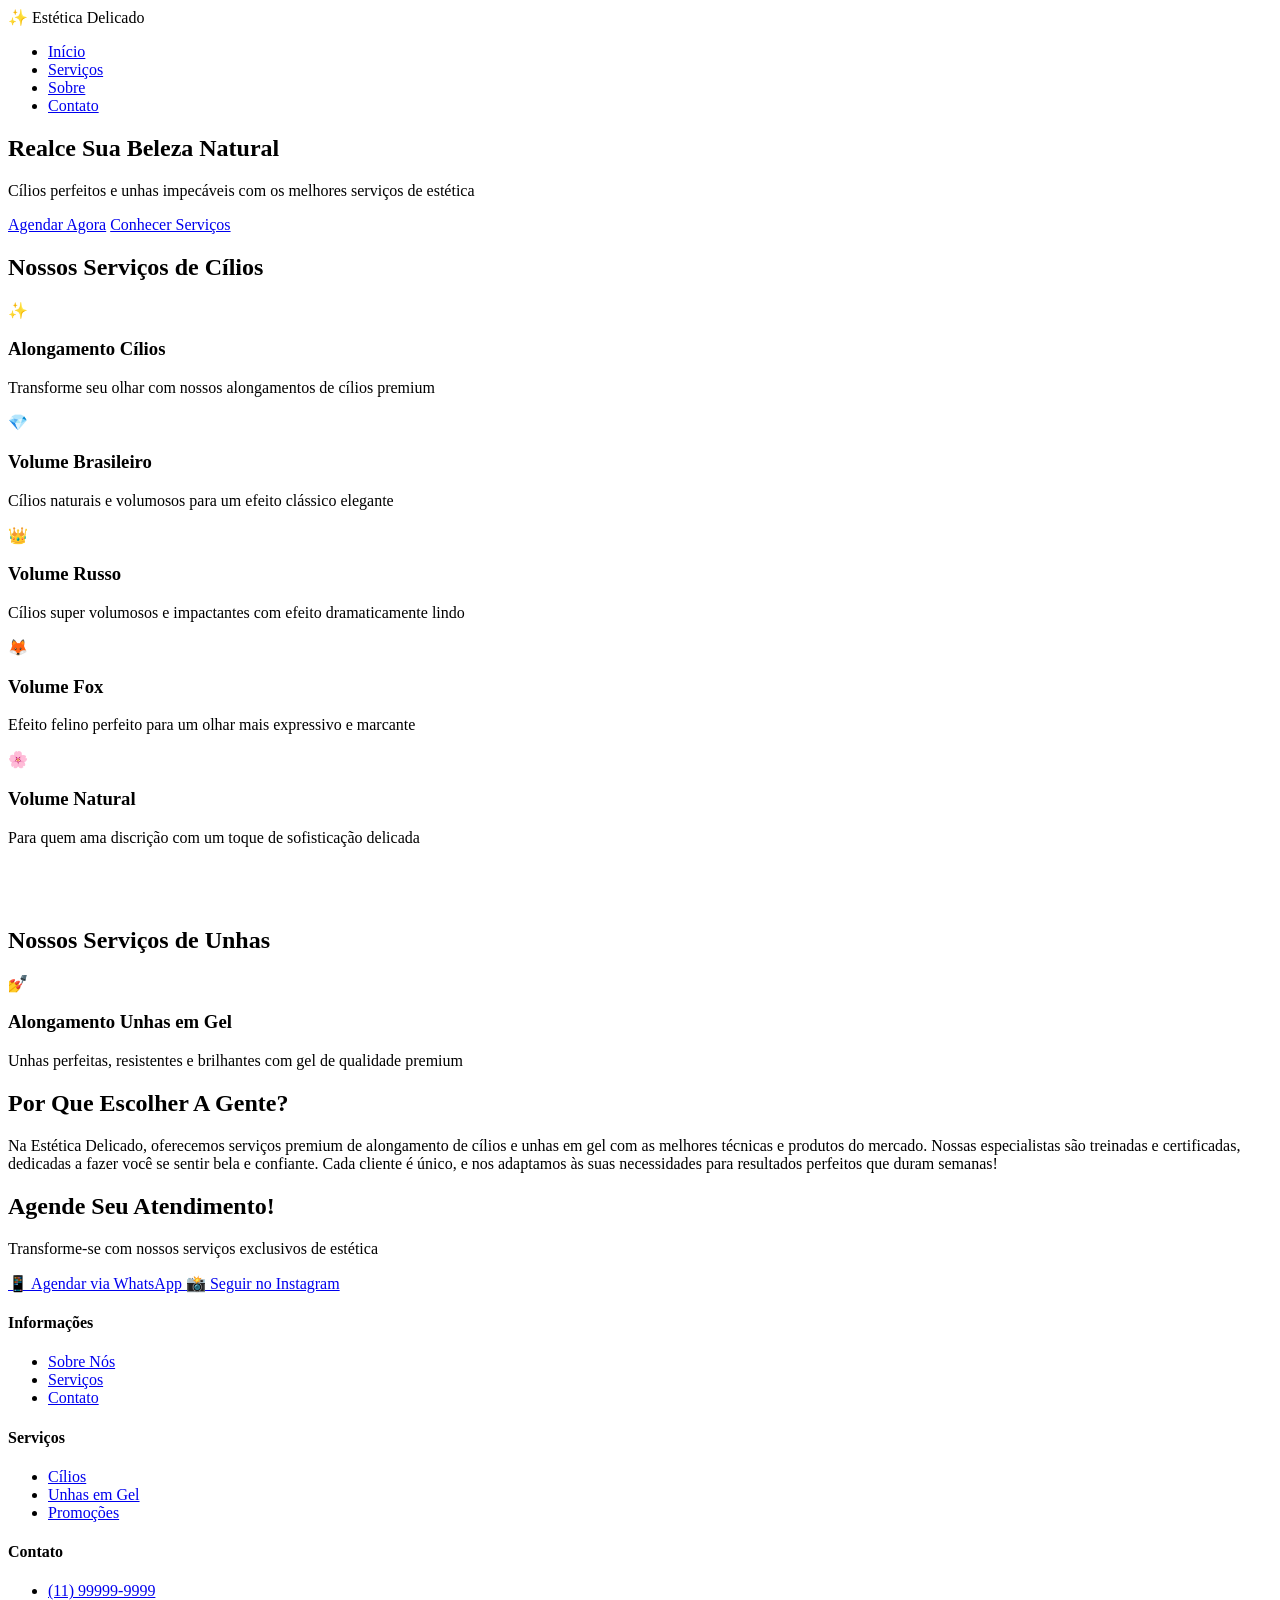
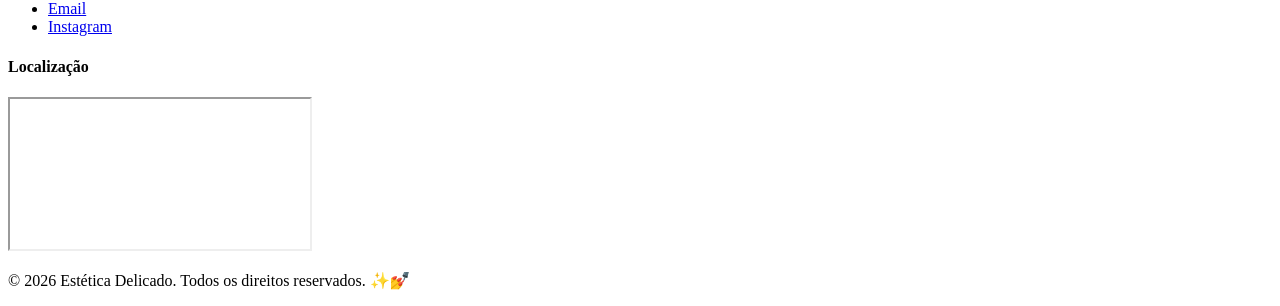
==== commit 22c62ec0: "organização do projeto" ====
--- a/index.html
+++ b/index.html
@@ -4,13 +4,26 @@
     <meta charset="UTF-8">
     <meta name="viewport" content="width=device-width, initial-scale=1.0">
     <title>Estética Delicado - Cílios e Unhas em Gel</title>
-    <link rel="icon" href="icon.png" type="image/png">
-    <link rel="apple-touch-icon" sizes="180x180" href="icon.png">
-    <link rel="icon" type="image/png" sizes="32x32" href="icon.png">
-    <link rel="icon" type="image/png" sizes="16x16" href="icon.png">
-    <link rel="mask-icon" href="icon.png" color="#000000">
+    <link rel="icon" href="assets/icon.png" type="image/png">
+    <link rel="apple-touch-icon" sizes="180x180" href="assets/apple-touch-icon.png">
+    <link rel="icon" type="image/png" sizes="32x32" href="assets/favicon-32x32.png">
+    <link rel="icon" type="image/png" sizes="16x16" href="assets/favicon-16x16.png">
+    <link rel="mask-icon" href="assets/icon.png" color="#000000">
     <meta name="theme-color" content="#ffffff">
-    <link rel="stylesheet" href="styles.css">
+    <!-- Open Graph / Social preview tags - replace social-preview.png and site URL with your production values -->
+    <meta property="og:type" content="website">
+    <meta property="og:title" content="Estética Delicado - Cílios e Unhas em Gel">
+    <meta property="og:description" content="Cílios perfeitos e unhas impecáveis. Agende seu atendimento na Estética Delicado.">
+    <meta property="og:image" content="https://serene-froyo-5292d0.netlify.app/assets/social-preview.png">
+    <meta property="og:url" content="https://serene-froyo-5292d0.netlify.app">
+    <meta property="og:locale" content="pt_BR">
+
+    <!-- Twitter / Card -->
+    <meta name="twitter:card" content="summary_large_image">
+    <meta name="twitter:title" content="Estética Delicado - Cílios e Unhas em Gel">
+    <meta name="twitter:description" content="Cílios perfeitos e unhas impecáveis. Agende seu atendimento na Estética Delicado.">
+    <meta name="twitter:image" content="https://serene-froyo-5292d0.netlify.app/assets/social-preview.png">
+    <link rel="stylesheet" href="css/styles.css">
 </head>
 <body>
     <!-- Navegação -->
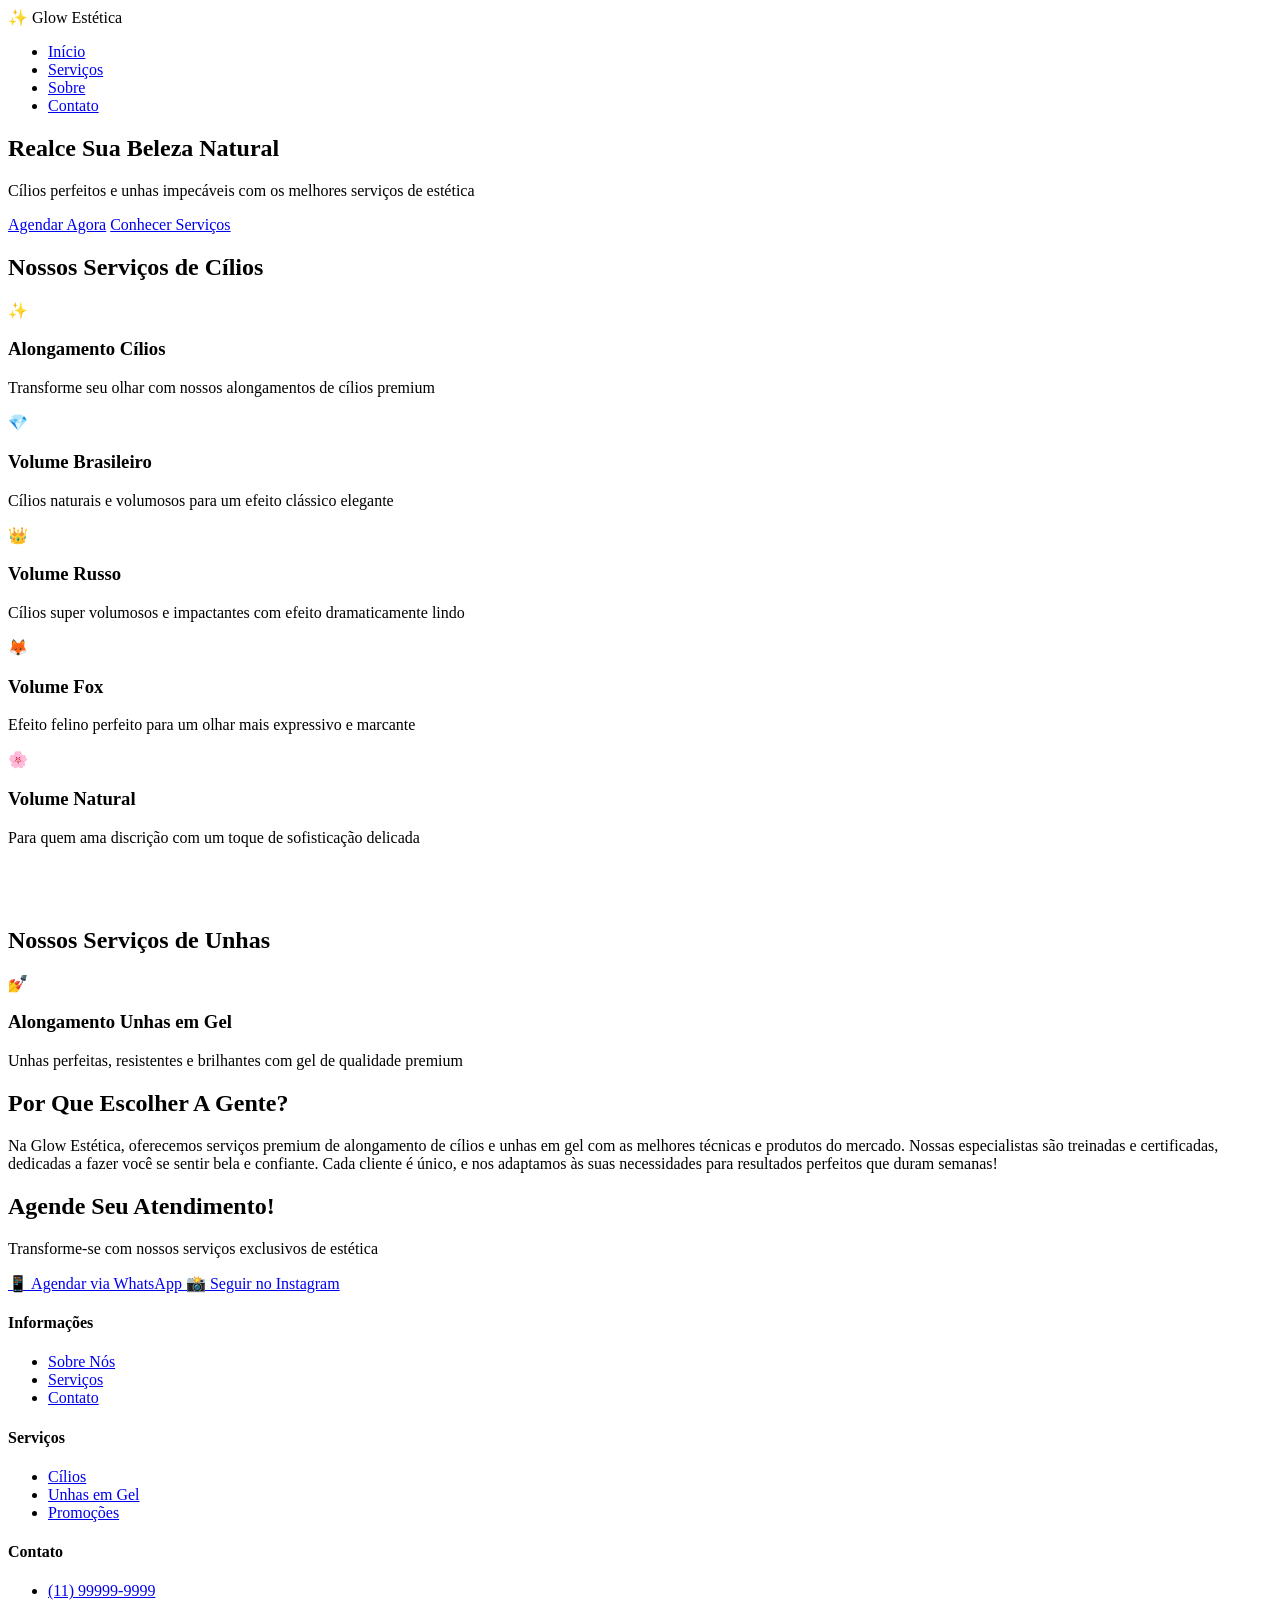
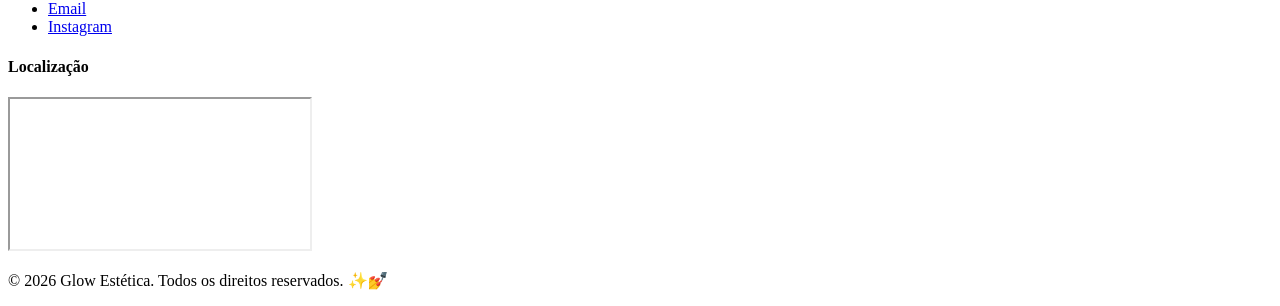
==== commit c80516fb: "nome" ====
--- a/index.html
+++ b/index.html
@@ -3,7 +3,7 @@
 <head>
     <meta charset="UTF-8">
     <meta name="viewport" content="width=device-width, initial-scale=1.0">
-    <title>Estética Delicado - Cílios e Unhas em Gel</title>
+    <title>Glow Estética - Cílios e Unhas em Gel</title>
     <link rel="icon" href="assets/icon.png" type="image/png">
     <link rel="apple-touch-icon" sizes="180x180" href="assets/apple-touch-icon.png">
     <link rel="icon" type="image/png" sizes="32x32" href="assets/favicon-32x32.png">
@@ -12,16 +12,16 @@
     <meta name="theme-color" content="#ffffff">
     <!-- Open Graph / Social preview tags - replace social-preview.png and site URL with your production values -->
     <meta property="og:type" content="website">
-    <meta property="og:title" content="Estética Delicado - Cílios e Unhas em Gel">
-    <meta property="og:description" content="Cílios perfeitos e unhas impecáveis. Agende seu atendimento na Estética Delicado.">
+    <meta property="og:title" content="Glow Estética - Cílios e Unhas em Gel">
+    <meta property="og:description" content="Cílios perfeitos e unhas impecáveis. Agende seu atendimento na Glow Estética.">
     <meta property="og:image" content="https://serene-froyo-5292d0.netlify.app/assets/social-preview.png">
     <meta property="og:url" content="https://serene-froyo-5292d0.netlify.app">
     <meta property="og:locale" content="pt_BR">
 
     <!-- Twitter / Card -->
     <meta name="twitter:card" content="summary_large_image">
-    <meta name="twitter:title" content="Estética Delicado - Cílios e Unhas em Gel">
-    <meta name="twitter:description" content="Cílios perfeitos e unhas impecáveis. Agende seu atendimento na Estética Delicado.">
+    <meta name="twitter:title" content="Glow Estética - Cílios e Unhas em Gel">
+    <meta name="twitter:description" content="Cílios perfeitos e unhas impecáveis. Agende seu atendimento na Glow Estética.">
     <meta name="twitter:image" content="https://serene-froyo-5292d0.netlify.app/assets/social-preview.png">
     <link rel="stylesheet" href="css/styles.css">
 </head>
@@ -29,7 +29,7 @@
     <!-- Navegação -->
     <nav class="navbar">
         <div class="container">
-            <div class="logo">✨ Estética Delicado</div>
+            <div class="logo">✨ Glow Estética</div>
             <div class="hamburger" id="hamburger">
                 <span></span>
                 <span></span>
@@ -105,7 +105,7 @@
             <div class="about-content">
                 <h2>Por Que Escolher A Gente?</h2>
                 <p>
-                    Na Estética Delicado, oferecemos serviços premium de alongamento de cílios e unhas em gel 
+                    Na Glow Estética, oferecemos serviços premium de alongamento de cílios e unhas em gel 
                     com as melhores técnicas e produtos do mercado. Nossas especialistas são treinadas e certificadas, 
                     dedicadas a fazer você se sentir bela e confiante. Cada cliente é único, e nos adaptamos às suas 
                     necessidades para resultados perfeitos que duram semanas!
@@ -123,7 +123,7 @@
                 <a href="https://wa.me/5511999999999" class="btn btn-whatsapp btn-large" target="_blank">
                     📱 Agendar via WhatsApp
                 </a>
-                <a href="https://instagram.com/esteticadelicado" class="btn btn-instagram btn-large" target="_blank">
+                <a href="https://instagram.com/glowestetica" class="btn btn-instagram btn-large" target="_blank">
                     📸 Seguir no Instagram
                 </a>
             </div>
@@ -154,7 +154,7 @@
                     <h4>Contato</h4>
                     <ul>
                         <li><a href="tel:+5511999999999">(11) 99999-9999</a></li>
-                        <li><a href="mailto:contato@esteticadelicado.com">Email</a></li>
+                        <li><a href="mailto:contato@glowestetica.com">Email</a></li>
                         <li><a href="#instagram">Instagram</a></li>
                     </ul>
                 </div>
@@ -171,7 +171,7 @@
             </div>
 
             <div class="footer-bottom">
-                <p>&copy; 2026 Estética Delicado. Todos os direitos reservados. ✨💅</p>
+                <p>&copy; 2026 Glow Estética. Todos os direitos reservados. ✨💅</p>
             </div>
         </div>
     </footer>
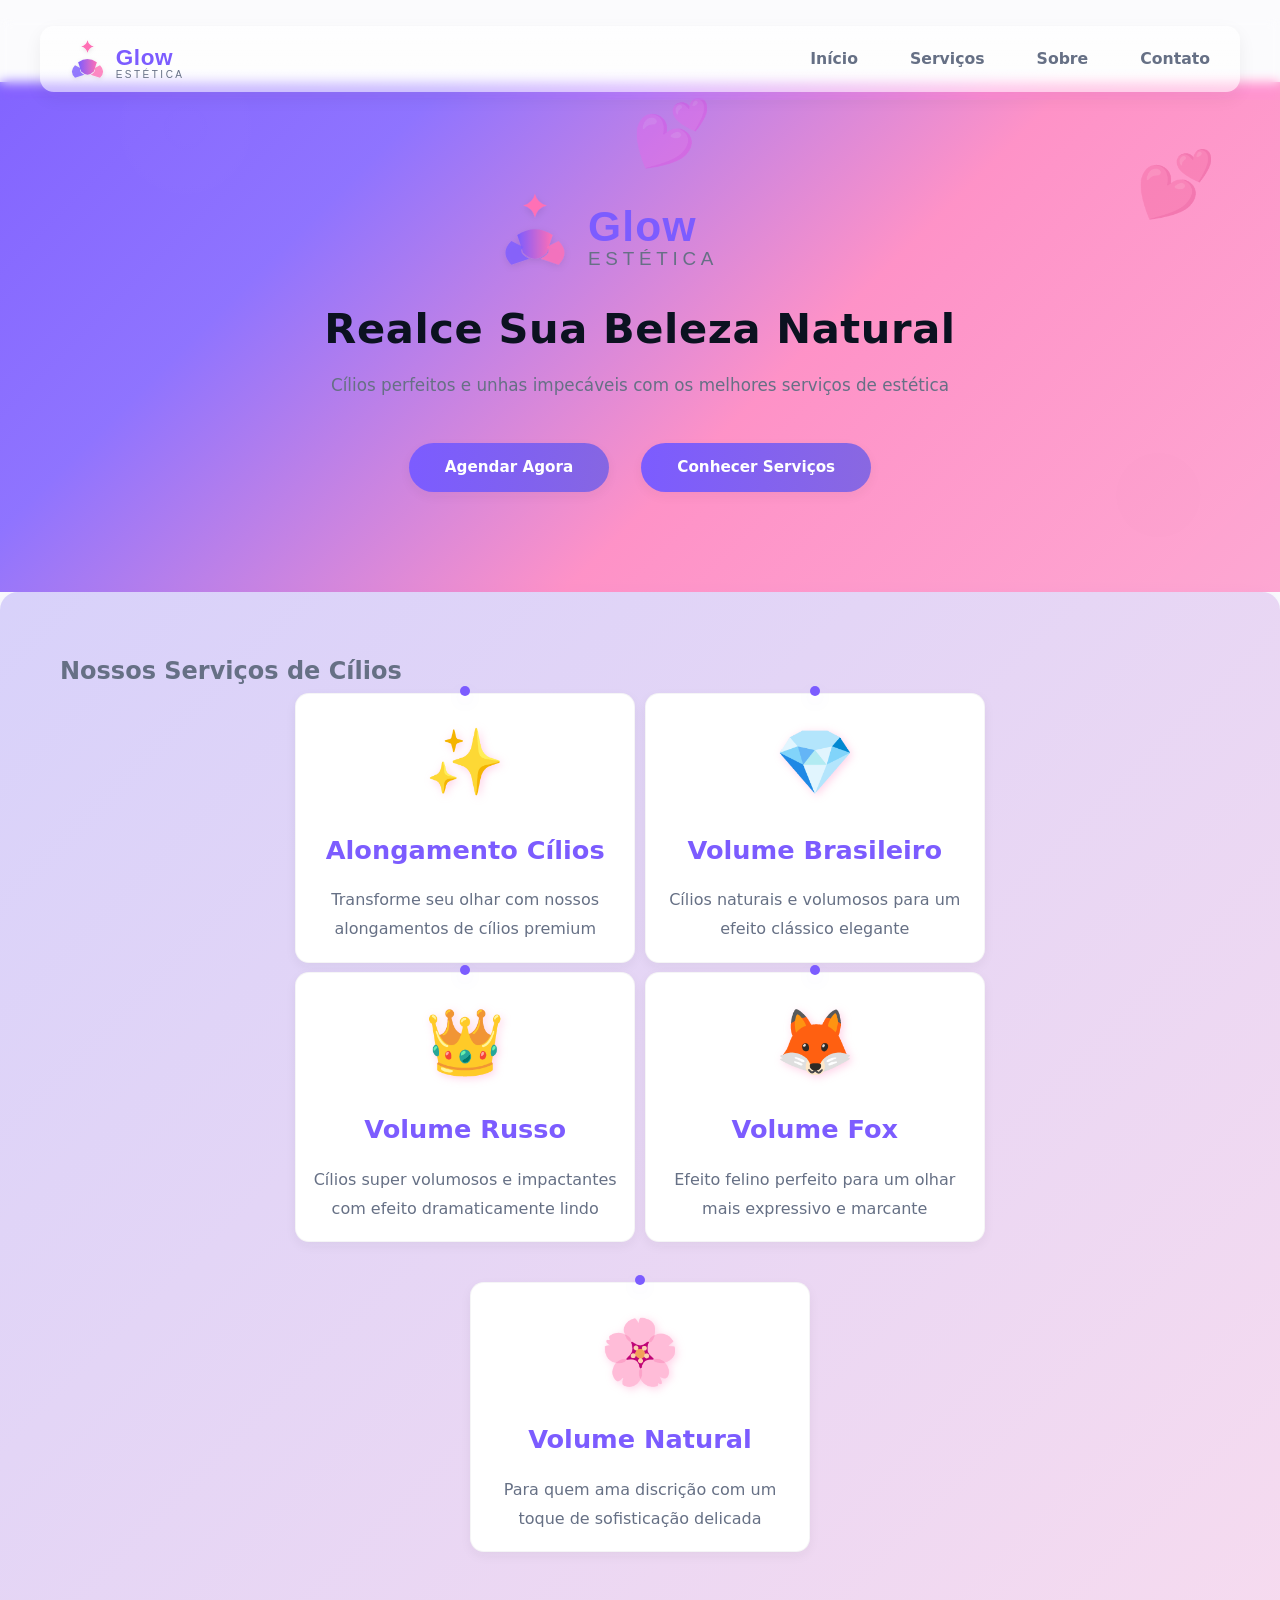
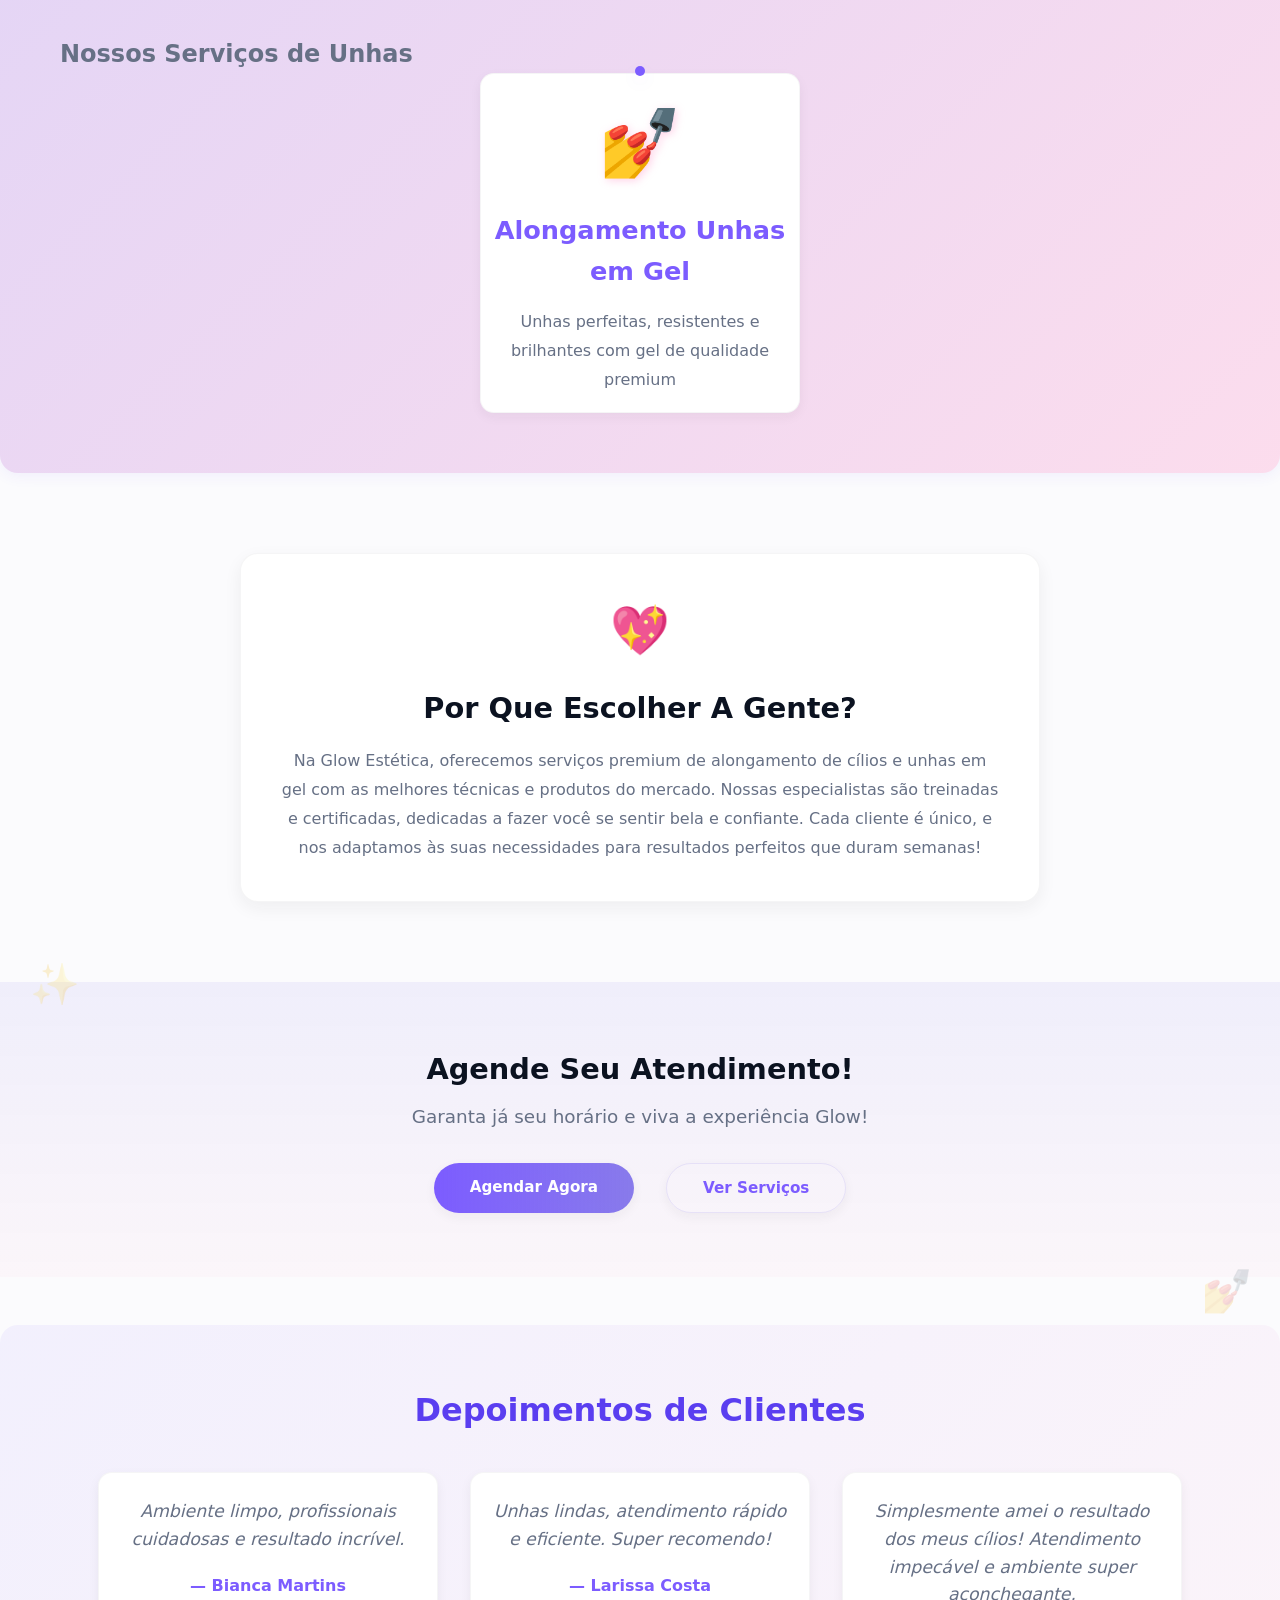
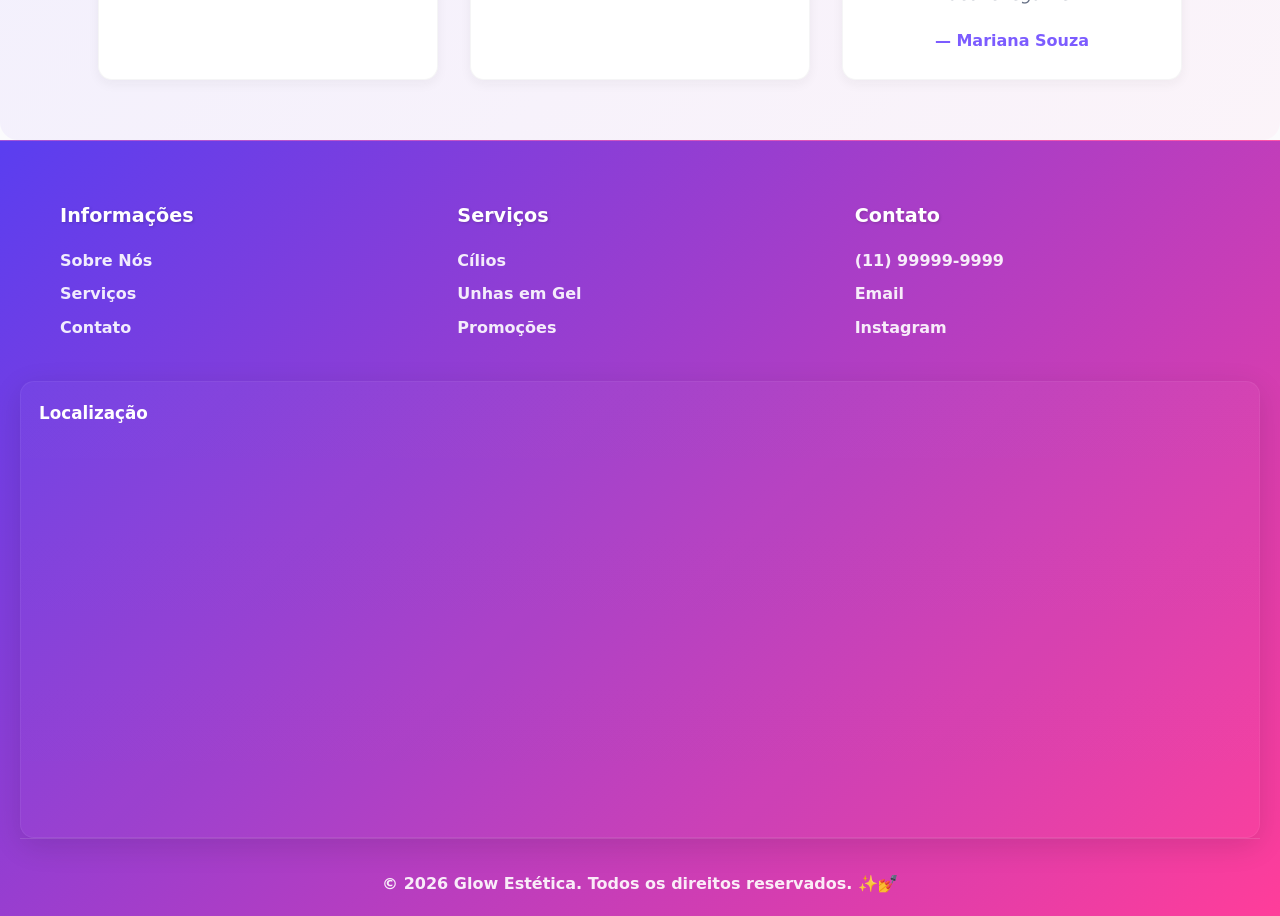
==== commit 9fc3f22d: "mudança grande" ====
--- a/index.html
+++ b/index.html
@@ -4,11 +4,11 @@
     <meta charset="UTF-8">
     <meta name="viewport" content="width=device-width, initial-scale=1.0">
     <title>Glow Estética - Cílios e Unhas em Gel</title>
-    <link rel="icon" href="assets/icon.png" type="image/png">
+    <link rel="icon" href="assets/favicon.svg" type="image/svg+xml">
     <link rel="apple-touch-icon" sizes="180x180" href="assets/apple-touch-icon.png">
     <link rel="icon" type="image/png" sizes="32x32" href="assets/favicon-32x32.png">
     <link rel="icon" type="image/png" sizes="16x16" href="assets/favicon-16x16.png">
-    <link rel="mask-icon" href="assets/icon.png" color="#000000">
+    <link rel="mask-icon" href="assets/favicon.svg" color="#7c5cff">
     <meta name="theme-color" content="#ffffff">
     <!-- Open Graph / Social preview tags - replace social-preview.png and site URL with your production values -->
     <meta property="og:type" content="website">
@@ -28,18 +28,40 @@
 <body>
     <!-- Navegação -->
     <nav class="navbar">
-        <div class="container">
-            <div class="logo">✨ Glow Estética</div>
+                <div class="container">
+                        <div class="logo">
+                                <a href="index.html" style="text-decoration: none; display: flex; align-items: center;">
+                                        <svg xmlns="http://www.w3.org/2000/svg" viewBox="0 0 280 80" width="180" height="50">
+                                            <defs>
+                                                <linearGradient id="glowGradient" x1="0%" y1="0%" x2="100%" y2="0%">
+                                                    <stop offset="0%" style="stop-color:#7c5cff; stop-opacity:1" />
+                                                    <stop offset="100%" style="stop-color:#ff6fb5; stop-opacity:1" />
+                                                </linearGradient>
+                                                <filter id="softShadow" x="-10%" y="-10%" width="120%" height="120%">
+                                                    <feDropShadow dx="0" dy="2" stdDeviation="3" flood-color="#222" flood-opacity="0.1"/>
+                                                </filter>
+                                            </defs>
+                                            <g transform="translate(10, 10)" filter="url(#softShadow)">
+                                                <path d="M30,0 Q32,8 40,10 Q32,12 30,20 Q28,12 20,10 Q28,8 30,0 Z" fill="#ff6fb5" />
+                                                <path d="M15,35 Q30,25 45,35 L40,50 Q30,60 20,50 Z" fill="url(#glowGradient)" />
+                                                <path d="M10,40 Q0,50 10,60 L25,55 Q15,50 20,45 Z" fill="#7c5cff" opacity="0.8" />
+                                                <path d="M50,40 Q60,50 50,60 L35,55 Q45,50 40,45 Z" fill="#ff6fb5" opacity="0.8" />
+                                            </g>
+                                            <text x="85" y="50" font-family="Inter, sans-serif" font-weight="700" font-size="36" fill="#7c5cff" letter-spacing="1">Glow</text>
+                                            <text x="85" y="70" font-family="Inter, sans-serif" font-weight="400" font-size="16" fill="#667085" letter-spacing="4" text-transform="uppercase">ESTÉTICA</text>
+                                        </svg>
+                                </a>
+                        </div>
             <div class="hamburger" id="hamburger">
                 <span></span>
                 <span></span>
                 <span></span>
             </div>
             <ul class="nav-menu" id="nav-menu">
-                <li><a href="#home">Início</a></li>
-                <li><a href="#features">Serviços</a></li>
-                <li><a href="#about">Sobre</a></li>
-                <li><a href="#contact">Contato</a></li>
+                <li><a href="index.html">Início</a></li>
+                <li><a href="servicos.html">Serviços</a></li>
+                <li><a href="sobre.html">Sobre</a></li>
+                <li><a href="contato.html">Contato</a></li>
             </ul>
         </div>
     </nav>
@@ -48,10 +70,33 @@
     <section class="hero" id="home">
         <div class="container">
             <div class="hero-content">
-                <h1>Realce Sua Beleza Natural</h1>
-                <p>Cílios perfeitos e unhas impecáveis com os melhores serviços de estética</p>
-                <a href="#agendamento" class="btn btn-primary">Agendar Agora</a>
-                <a href="#features" class="btn btn-primary">Conhecer Serviços</a>
+                                <div class="hero-logo" style="margin-bottom: 1.2rem; display: flex; justify-content: center;">
+                                        <svg xmlns="http://www.w3.org/2000/svg" viewBox="0 0 280 80" width="180" height="50">
+                                            <defs>
+                                                <linearGradient id="glowGradient" x1="0%" y1="0%" x2="100%" y2="0%">
+                                                    <stop offset="0%" style="stop-color:#7c5cff; stop-opacity:1" />
+                                                    <stop offset="100%" style="stop-color:#ff6fb5; stop-opacity:1" />
+                                                </linearGradient>
+                                                <filter id="softShadow" x="-10%" y="-10%" width="120%" height="120%">
+                                                    <feDropShadow dx="0" dy="2" stdDeviation="3" flood-color="#222" flood-opacity="0.1"/>
+                                                </filter>
+                                            </defs>
+                                            <g transform="translate(10, 10)" filter="url(#softShadow)">
+                                                <path d="M30,0 Q32,8 40,10 Q32,12 30,20 Q28,12 20,10 Q28,8 30,0 Z" fill="#ff6fb5" />
+                                                <path d="M15,35 Q30,25 45,35 L40,50 Q30,60 20,50 Z" fill="url(#glowGradient)" />
+                                                <path d="M10,40 Q0,50 10,60 L25,55 Q15,50 20,45 Z" fill="#7c5cff" opacity="0.8" />
+                                                <path d="M50,40 Q60,50 50,60 L35,55 Q45,50 40,45 Z" fill="#ff6fb5" opacity="0.8" />
+                                            </g>
+                                            <text x="85" y="50" font-family="Inter, sans-serif" font-weight="700" font-size="36" fill="#7c5cff" letter-spacing="1">Glow</text>
+                                            <text x="85" y="70" font-family="Inter, sans-serif" font-weight="400" font-size="16" fill="#667085" letter-spacing="4" text-transform="uppercase">ESTÉTICA</text>
+                                        </svg>
+                                </div>
+                                <h1>Realce Sua Beleza Natural</h1>
+                                <p>Cílios perfeitos e unhas impecáveis com os melhores serviços de estética</p>
+                                <div class="hero-buttons" style="display: flex; gap: 1rem; justify-content: center; flex-wrap: wrap; margin-top: 1.2rem;">
+                                        <a href="#agendamento" class="btn btn-primary">Agendar Agora</a>
+                                        <a href="#features" class="btn btn-primary">Conhecer Serviços</a>
+                                </div>
             </div>
         </div>
     </section>
@@ -60,28 +105,30 @@
     <section class="features" id="features">
         <div class="container">
             <h2>Nossos Serviços de Cílios</h2>
-            <div class="features-grid">
-                <div class="feature-card">
+            <div class="features-grid" style="justify-content: center; max-width: 700px; margin: 0 auto; display: flex; flex-wrap: wrap; gap: 0.3rem;">
+                <div class="feature-card" style="flex: 1 1 48%; max-width: 340px; min-width: 220px; margin: 0.15rem;">
                     <div class="feature-icon">✨</div>
                     <h3>Alongamento Cílios</h3>
                     <p>Transforme seu olhar com nossos alongamentos de cílios premium</p>
                 </div>
-                <div class="feature-card">
+                <div class="feature-card" style="flex: 1 1 48%; max-width: 340px; min-width: 220px; margin: 0.15rem;">
                     <div class="feature-icon">💎</div>
                     <h3>Volume Brasileiro</h3>
                     <p>Cílios naturais e volumosos para um efeito clássico elegante</p>
                 </div>
-                <div class="feature-card">
+                <div class="feature-card" style="flex: 1 1 48%; max-width: 340px; min-width: 220px; margin: 0.15rem;">
                     <div class="feature-icon">👑</div>
                     <h3>Volume Russo</h3>
                     <p>Cílios super volumosos e impactantes com efeito dramaticamente lindo</p>
                 </div>
-                <div class="feature-card">
+                <div class="feature-card" style="flex: 1 1 48%; max-width: 340px; min-width: 220px; margin: 0.15rem;">
                     <div class="feature-icon">🦊</div>
                     <h3>Volume Fox</h3>
                     <p>Efeito felino perfeito para um olhar mais expressivo e marcante</p>
                 </div>
-                <div class="feature-card">
+            </div>
+            <div class="features-grid" style="justify-content: center; max-width: 350px; margin: 2.2rem auto 0 auto; display: flex;">
+                <div class="feature-card" style="flex: 1 1 100%; max-width: 340px; min-width: 220px; margin: 0.15rem;">
                     <div class="feature-icon">🌸</div>
                     <h3>Volume Natural</h3>
                     <p>Para quem ama discrição com um toque de sofisticação delicada</p>
@@ -118,14 +165,32 @@
     <section class="cta" id="agendamento">
         <div class="container">
             <h2>Agende Seu Atendimento!</h2>
-            <p>Transforme-se com nossos serviços exclusivos de estética</p>
+            <p style="font-size:1.15rem; margin-bottom:2rem; animation: fadeInUp 1.2s both 0.2s;">Garanta já seu horário e viva a experiência Glow!</p>
             <div class="cta-buttons">
-                <a href="https://wa.me/5511999999999" class="btn btn-whatsapp btn-large" target="_blank">
-                    📱 Agendar via WhatsApp
-                </a>
-                <a href="https://instagram.com/glowestetica" class="btn btn-instagram btn-large" target="_blank">
-                    📸 Seguir no Instagram
-                </a>
+                <a href="#" class="btn btn-primary" style="animation: fadeInUp 1.2s both 0.3s;">Agendar Agora</a>
+                <a href="#features" class="btn btn-secondary" style="animation: fadeInUp 1.2s both 0.4s;">Ver Serviços</a>
+            </div>
+        </div>
+        <!-- Detalhes decorativos animados já aplicados via CSS -->
+    </section>
+
+    <!-- Seção Depoimentos -->
+    <section class="testimonials" id="testimonials">
+        <div class="container">
+            <h2>Depoimentos de Clientes</h2>
+            <div class="testimonials-grid">
+                <div class="testimonial-card">
+                    <p class="testimonial-text">“Simplesmente amei o resultado dos meus cílios! Atendimento impecável e ambiente super aconchegante.”</p>
+                    <span class="testimonial-author">— Mariana Souza</span>
+                </div>
+                <div class="testimonial-card">
+                    <p class="testimonial-text">“Minhas unhas ficaram perfeitas e duraram semanas. Recomendo de olhos fechados!”</p>
+                    <span class="testimonial-author">— Camila Ribeiro</span>
+                </div>
+                <div class="testimonial-card">
+                    <p class="testimonial-text">“Equipe muito atenciosa, trabalho delicado e de alta qualidade. Já virei cliente fiel!”</p>
+                    <span class="testimonial-author">— Juliana Lima</span>
+                </div>
             </div>
         </div>
     </section>
@@ -202,5 +267,6 @@
             }
         });
     </script>
+    <script src="scripts/depoimentos.js"></script>
 </body>
 </html>
--- a/css/styles.css
+++ b/css/styles.css
@@ -0,0 +1,1190 @@
+/* Logo na seção hero */
+.hero-logo svg {
+    max-width: 340px;
+    width: 100%;
+    height: auto;
+    display: block;
+    margin: 0 auto;
+}
+.hero-logo {
+    margin-bottom: 1.2rem;
+    display: flex;
+    justify-content: center;
+    align-items: center;
+    width: 100%;
+    text-align: center;
+    margin-left: 25px;
+}
+
+.hero-content {
+    display: flex;
+    flex-direction: column;
+    align-items: center;
+}
+.hero-buttons {
+    display: flex;
+    gap: 1rem;
+    justify-content: center;
+    flex-wrap: wrap;
+    margin-top: 1.2rem;
+}
+/* Variáveis CSS - Paleta suave e moderna */
+:root {
+    --primary-color: #7c5cff; /* richer violet */
+    --accent-color: #ff6fb5; /* vivid pink accent */
+    --primary-700: #5a3ef0;
+    --accent-700: #ff3d9a;
+    --muted: #667085; /* subdued text */
+    --bg: #fbfbfd; /* very light */
+    --card-bg: #ffffff;
+    --glass: rgba(255,255,255,0.6);
+    --shadow-soft: 0 6px 18px rgba(34, 34, 34, 0.06);
+    --shadow-subtle: 0 4px 12px rgba(34,34,34,0.05);
+    --radius-lg: 18px;
+    --radius-md: 12px;
+    --transition: all 220ms cubic-bezier(.2,.9,.3,1);
+}
+
+/* Reset e Estilos Globais */
+* {
+    margin: 0;
+    padding: 0;
+    box-sizing: border-box;
+}
+
+html {
+    scroll-behavior: smooth;
+}
+
+body {
+    font-family: Inter, ui-sans-serif, system-ui, -apple-system, 'Segoe UI', Roboto, 'Helvetica Neue', Arial;
+    line-height: 1.6;
+    color: var(--muted);
+    background-color: var(--bg);
+    -webkit-font-smoothing:antialiased;
+    -moz-osx-font-smoothing:grayscale;
+}
+
+.container {
+    max-width: 1200px;
+    margin: 0 auto;
+    padding: 0 20px;
+}
+
+/* Navegação */
+.navbar {
+    background-color: transparent;
+    backdrop-filter: blur(6px) saturate(120%);
+    position: sticky;
+    top: 18px;
+    z-index: 200;
+    padding: 8px 0;
+}
+
+.navbar .container {
+    display: flex;
+    justify-content: space-between;
+    align-items: center;
+    padding: 0.5rem 20px;
+    background: linear-gradient(180deg, rgba(255,255,255,0.7), rgba(255,255,255,0.55));
+    border-radius: 14px;
+    box-shadow: var(--shadow-soft);
+}
+
+/* Menu Hambúrguer */
+.hamburger {
+    display: none;
+    flex-direction: column;
+    cursor: pointer;
+    gap: 4px;
+}
+
+.hamburger span {
+    width: 25px;
+    height: 3px;
+    background-color: var(--accent-black);
+    transition: var(--transition);
+    border-radius: 2px;
+}
+
+.hamburger.active span:nth-child(1) {
+    transform: rotate(45deg) translate(5px, 5px);
+}
+
+.hamburger.active span:nth-child(2) {
+    opacity: 0;
+}
+
+.hamburger.active span:nth-child(3) {
+    transform: rotate(-45deg) translate(7px, -6px);
+}
+
+
+.logo {
+    display: flex;
+    align-items: center;
+}
+
+.logo svg {
+    max-width: 100%;
+    height: auto;
+    display: block;
+}
+
+.nav-menu {
+    display: flex;
+    list-style: none;
+    gap: 2rem;
+}
+
+.nav-menu a {
+    text-decoration: none;
+    color: var(--muted);
+    transition: var(--transition);
+    font-weight: 600;
+    font-size: 0.98rem;
+    padding: 8px 10px;
+    border-radius: 10px;
+}
+
+.nav-menu a:hover {
+    color: var(--primary-color);
+    background: rgba(108,92,231,0.06);
+}
+
+/* Seção Hero */
+.hero {
+    background: linear-gradient(135deg, rgba(124,92,255,0.95) 0%, rgba(124,92,255,0.85) 25%, rgba(255,111,181,0.75) 60%, rgba(255,111,181,0.6) 100%);
+    color: #0f172a;
+    padding: 100px 20px;
+    text-align: center;
+    position: relative;
+    overflow: visible;
+}
+
+.hero::after {
+    /* subtle overlay to reduce banding and soften transition */
+    content: '';
+    position: absolute;
+    inset: 0;
+    background-image: radial-gradient(circle at 10% 10%, rgba(255,255,255,0.03), transparent 10%), radial-gradient(circle at 90% 90%, rgba(0,0,0,0.02), transparent 12%);
+    pointer-events: none;
+    mix-blend-mode: overlay;
+}
+
+.hero::before {
+    content: '💕';
+    position: absolute;
+    top: 10%;
+    right: 5%;
+    font-size: 4rem;
+    opacity: 0.3;
+    animation: float 3s ease-in-out infinite;
+}
+
+.hero::after {
+    content: '💕';
+    position: absolute;
+    bottom: 10%;
+    left: 5%;
+    font-size: 4rem;
+    opacity: 0.3;
+    animation: float 3s ease-in-out infinite 0.5s;
+}
+
+@keyframes float {
+    0%, 100% {
+        transform: translateY(0);
+    }
+    50% {
+        transform: translateY(-20px);
+    }
+}
+
+.hero-content h1 {
+    font-size: 2.6rem;
+    margin-bottom: 0.6rem;
+    animation: slideDown 0.6s ease-out;
+    font-weight: 700;
+    letter-spacing: 0.6px;
+    color: #0b1220;
+}
+
+.hero-content p {
+    font-size: 1.05rem;
+    margin-bottom: 1.6rem;
+    animation: slideUp 0.6s ease-out;
+    font-weight: 500;
+    color: var(--muted);
+}
+
+@keyframes slideDown {
+    from {
+        opacity: 0;
+        transform: translateY(-20px);
+    }
+    to {
+        opacity: 1;
+        transform: translateY(0);
+    }
+}
+
+@keyframes slideUp {
+    from {
+        opacity: 0;
+        transform: translateY(20px);
+    }
+    to {
+        opacity: 1;
+        transform: translateY(0);
+    }
+}
+
+/* Botões */
+.btn {
+    display: inline-block;
+    padding: 12px 36px;
+    margin: 0 8px;
+    border: none;
+    border-radius: 28px;
+    font-size: 0.95rem;
+    font-weight: 600;
+    cursor: pointer;
+    transition: var(--transition);
+    text-decoration: none;
+    box-shadow: var(--shadow-subtle);
+    position: relative;
+    overflow: hidden; /* allow sheen pseudo-element */
+    z-index: 0;
+}
+
+.btn-primary {
+    background: linear-gradient(90deg, var(--primary-color), rgba(108,92,231,0.8));
+    color: #fff;
+}
+
+.btn-primary:hover {
+    transform: translateY(-4px);
+    box-shadow: 0 12px 30px rgba(108,92,231,0.12);
+}
+
+.btn-secondary {
+    background: transparent;
+    color: var(--primary-color);
+    border: 1.5px solid rgba(108,92,231,0.12);
+}
+
+.btn-secondary:hover {
+    background: rgba(108,92,231,0.04);
+}
+
+.btn-large {
+    padding: 16px 44px;
+    font-size: 1rem;
+    min-width: 180px;
+}
+
+/* Seção de Recursos */
+.feature-icon {
+    font-size: 3.2rem;
+    margin-bottom: 0.8rem;
+    filter: drop-shadow(0 6px 18px rgba(15,18,32,0.06));
+}
+.feature-card h3 {
+    font-size: 1.1rem;
+    margin-bottom: 0.6rem;
+    color: var(--primary-color);
+    font-weight: 700;
+}
+
+.feature-card p {
+    color: var(--muted);
+    line-height: 1.7;
+    font-weight: 500;
+}
+
+.feature-card {
+    background-color: var(--card-bg);
+    padding: 1.6rem;
+    border-radius: var(--radius-lg);
+    text-align: center;
+    box-shadow: var(--shadow-subtle);
+    transition: var(--transition);
+    border: 1px solid rgba(15,18,32,0.04);
+    position: relative;
+}
+
+.feature-card:hover {
+    transform: translateY(-8px);
+    box-shadow: 0 18px 40px rgba(15,18,32,0.06);
+    background: linear-gradient(180deg, var(--card-bg) 0%, rgba(251,251,253,1) 100%);
+}
+
+.feature-card::before {
+    content: '';
+    position: absolute;
+    top: -8px;
+    left: 50%;
+    transform: translateX(-50%);
+    width: 10px;
+    height: 10px;
+    background-color: var(--primary-color);
+    border-radius: 50%;
+    box-shadow: 0 6px 18px rgba(108,92,231,0.08);
+}
+
+.feature-icon {
+    font-size: 4rem;
+    margin-bottom: 1rem;
+    filter: drop-shadow(2px 2px 4px rgba(255, 105, 180, 0.3));
+}
+
+.feature-card h3 {
+    font-size: 1.6rem;
+    margin-bottom: 1rem;
+    color: var(--primary-color);
+    font-weight: 800;
+}
+
+.feature-card p {
+    color: var(--text-color);
+    line-height: 1.8;
+    font-weight: 500;
+}
+
+/* Seção Sobre */
+.about {
+    padding: 80px 20px;
+    background: transparent;
+}
+
+.about-content {
+    max-width: 800px;
+    margin: 0 auto;
+    text-align: center;
+    background-color: var(--card-bg);
+    padding: 2.4rem;
+    border-radius: var(--radius-lg);
+    border: 1px solid rgba(15,18,32,0.04);
+    box-shadow: var(--shadow-soft);
+}
+
+.about-content::before {
+    content: '💖';
+    display: block;
+    font-size: 3rem;
+    margin-bottom: 1rem;
+}
+
+.about-content h2 {
+    font-size: 1.8rem;
+    margin-bottom: 1rem;
+    color: #0b1220;
+    font-weight: 700;
+}
+
+.about-content p {
+    font-size: 1rem;
+    color: var(--muted);
+    line-height: 1.8;
+    font-weight: 500;
+}
+
+/* Seção CTA */
+.cta {
+    background: linear-gradient(180deg, rgba(108,92,231,0.08) 0%, rgba(253,121,168,0.04) 100%);
+    color: #0b1220;
+    padding: 64px 20px;
+    text-align: center;
+    position: relative;
+    overflow: visible;
+}
+
+.cta::before,
+.cta::after {
+    content: '';
+    position: absolute;
+    width: 48px;
+    height: 48px;
+    opacity: 0.05;
+}
+
+.cta::before { top: 10%; left: 6%; }
+.cta::after { bottom: 10%; right: 6%; }
+
+.cta h2 {
+    font-size: 1.8rem;
+    margin-bottom: 0.6rem;
+    font-weight: 700;
+}
+
+.cta p {
+    font-size: 1rem;
+    margin-bottom: 1rem;
+    font-weight: 500;
+    color: var(--muted);
+}
+
+.cta-buttons {
+    display: flex;
+    gap: 1rem;
+    justify-content: center;
+    flex-wrap: wrap;
+}
+
+.btn-whatsapp {
+    /* metallic green base */
+    background: linear-gradient(180deg, #2be77a 0%, #21c861 45%, #119a48 100%);
+    color: #ffffff !important;
+    border: 1px solid rgba(255,255,255,0.08);
+    box-shadow: 0 10px 24px rgba(15, 120, 60, 0.16), inset 0 1px 0 rgba(255,255,255,0.06);
+    position: relative;
+    padding: 12px 36px;
+    border-radius: 28px;
+}
+.btn-whatsapp::before {
+    content: '';
+    position: absolute;
+    top: -10%;
+    left: -75%;
+    width: 50%;
+    height: 120%;
+    background: linear-gradient(120deg, rgba(255,255,255,0) 0%, rgba(255,255,255,0.45) 50%, rgba(255,255,255,0) 100%);
+    transform: skewX(-25deg);
+    pointer-events: none;
+        animation: btn-sheen-sync 3.2s linear infinite;
+}
+.btn-whatsapp:hover {
+    transform: translateY(-3px);
+}
+
+@keyframes btn-sheen-whatsapp {
+    0% { left: -75%; opacity: 0; }
+    10% { opacity: 1; }
+    50% { left: 125%; opacity: 1; }
+    90% { opacity: 0; }
+    100% { left: 125%; opacity: 0; }
+}
+
+.btn-instagram {
+    /* metallic rose/gold-ish gradient */
+    background: linear-gradient(90deg, #ffd89b 0%, #ff9ab8 40%, #b06ab3 100%);
+    color: #ffffff !important;
+    border: 1px solid rgba(255,255,255,0.08) !important;
+    box-shadow: 0 10px 24px rgba(150,40,120,0.12), inset 0 1px 0 rgba(255,255,255,0.06);
+    position: relative;
+    padding: 12px 36px;
+    border-radius: 28px !important;
+}
+.btn-instagram::before {
+    content: '';
+    position: absolute;
+    top: -10%;
+    left: -75%;
+    width: 55%;
+    height: 120%;
+    background: linear-gradient(120deg, rgba(255,255,255,0) 0%, rgba(255,255,255,0.5) 50%, rgba(255,255,255,0) 100%);
+    transform: skewX(-20deg);
+    pointer-events: none;
+        animation: btn-sheen-sync 3.2s linear infinite;
+}
+
+@keyframes btn-sheen-instagram {
+    0% { left: -75%; opacity: 0; }
+    12% { opacity: 1; }
+    52% { left: 125%; opacity: 1; }
+    92% { opacity: 0; }
+    100% { left: 125%; opacity: 0; }
+}
+    @keyframes btn-sheen-sync {
+        0% { left: -75%; opacity: 0; }
+        10% { opacity: 1; }
+        50% { left: 125%; opacity: 1; }
+        90% { opacity: 0; }
+        100% { left: 125%; opacity: 0; }
+    }
+
+/* Rodapé */
+.footer {
+    /* stronger, darker gradient so footer content contrasts with page background */
+    background: linear-gradient(135deg, var(--primary-700) 0%, var(--accent-700) 100%);
+    color: #ffffff;
+    padding: 60px 20px 20px;
+    /* simple solid separator between content and footer */
+    border-top: 1px solid rgba(255,255,255,0.12);
+}
+
+.footer-content {
+    display: grid;
+    grid-template-columns: repeat(auto-fit, minmax(200px, 1fr));
+    gap: 2rem;
+    margin-bottom: 2rem;
+}
+
+.footer-section h4 {
+    margin-bottom: 1rem;
+    color: #ffffff;
+    font-weight: 800;
+    font-size: 1.2rem;
+    text-shadow: 1px 1px 3px rgba(0, 0, 0, 0.18);
+}
+
+.footer-section ul {
+    list-style: none;
+}
+
+.footer-section ul li {
+    margin-bottom: 0.5rem;
+}
+
+.footer-section a {
+    color: rgba(255, 255, 255, 0.9);
+    text-decoration: none;
+    transition: var(--transition);
+    font-weight: 600;
+}
+
+.footer-section a:hover {
+    color: #ffffff;
+    text-shadow: 1px 1px 0px rgba(0, 0, 0, 0.18);
+}
+
+.footer-bottom {
+    border-top: 1px solid rgba(255,255,255,0.12);
+    padding-top: 2rem;
+    text-align: center;
+    color: rgba(255, 255, 255, 0.9);
+    font-weight: 600;
+}
+
+/* Responsividade */
+@media (max-width: 1024px) {
+    .container {
+        padding: 0 15px;
+    }
+
+    .hero-content h1 {
+        font-size: 2.8rem;
+    }
+
+    .hero-content p {
+        font-size: 1.3rem;
+    }
+
+    .features-grid {
+        grid-template-columns: repeat(auto-fit, minmax(280px, 1fr));
+        gap: 1.5rem;
+    }
+}
+
+@media (max-width: 768px) {
+    .container {
+        padding: 0 10px;
+    }
+
+    .hero {
+        padding: 100px 20px;
+    }
+
+    .hero-content h1 {
+        font-size: 2.2rem;
+        letter-spacing: 1px;
+    }
+
+    .hero-content p {
+        font-size: 1.1rem;
+    }
+
+    .hamburger {
+        display: flex;
+    }
+
+    .nav-menu {
+        flex-direction: column;
+        gap: 0.8rem;
+        text-align: center;
+        background-color: var(--secondary-color);
+        position: absolute;
+        top: 100%;
+        left: 0;
+        right: 0;
+        padding: 1rem;
+        box-shadow: var(--shadow);
+        opacity: 0;
+        visibility: hidden;
+        transform: translateY(-20px);
+        transition: var(--transition);
+    }
+
+    .nav-menu.active {
+        opacity: 1;
+        visibility: visible;
+        transform: translateY(0);
+    }
+
+    .features h2 {
+        text-align: center;
+        font-size: 2rem;
+        margin-bottom: 2rem;
+        color: var(--primary-700);
+        font-weight: 700;
+        background: linear-gradient(90deg, var(--primary-700), var(--accent-700));
+        -webkit-background-clip: text;
+        background-clip: text;
+        color: transparent;
+    }
+
+    .features {
+        padding: 60px 20px;
+    }
+
+    .about {
+        padding: 60px 20px;
+    }
+
+    .cta {
+        padding: 60px 20px;
+    }
+
+    .cta {
+        background: linear-gradient(180deg, rgba(124,92,255,0.12) 0%, rgba(255,111,181,0.06) 100%);
+        color: #0b1220;
+        padding: 64px 20px;
+        text-align: center;
+        position: relative;
+        overflow: visible;
+    }
+
+    .cta-buttons {
+        flex-direction: column;
+        align-items: center;
+        gap: 0.8rem;
+    }
+
+    .features-grid {
+        grid-template-columns: 1fr;
+        gap: 1.5rem;
+    }
+
+    .feature-card {
+        padding: 1.5rem;
+    }
+
+    .feature-icon {
+        font-size: 3rem;
+    }
+
+    .hero::before,
+    .hero::after {
+        font-size: 2.5rem;
+    }
+
+    .footer-content {
+        grid-template-columns: 1fr;
+        gap: 1.5rem;
+    }
+
+    .footer-section {
+        text-align: center;
+    }
+}
+
+@media (max-width: 480px) {
+    .container {
+        padding: 0 8px;
+    }
+
+    .hero {
+        padding: 80px 15px;
+    }
+
+    .hero-content h1 {
+        font-size: 1.8rem;
+        letter-spacing: 0.5px;
+    }
+
+    .hero-content p {
+        font-size: 1rem;
+    }
+
+    .logo {
+        font-size: 1.2rem;
+    }
+
+    .nav-menu {
+        gap: 0.5rem;
+        padding: 0.8rem;
+    }
+
+    .nav-menu a {
+        font-size: 0.95rem;
+    }
+
+    .features h2,
+    .about-content h2,
+    .cta h2 {
+        font-size: 1.8rem;
+    }
+
+    .features {
+        padding: 50px 15px;
+    }
+
+    .about {
+        padding: 50px 15px;
+    }
+
+    .cta {
+        padding: 50px 15px;
+    }
+
+    .feature-card {
+        padding: 1.2rem;
+        border-radius: 25px;
+    }
+
+    .feature-icon {
+        font-size: 2.5rem;
+    }
+
+    .feature-card h3 {
+        font-size: 1.4rem;
+    }
+
+    .about-content {
+        padding: 2rem;
+        border-radius: 25px;
+    }
+
+    .about-content h2 {
+        font-size: 2.2rem;
+    }
+
+    .about-content p {
+        font-size: 1rem;
+        line-height: 1.7;
+    }
+
+    .cta h2 {
+        font-size: 2.5rem;
+    }
+
+    .cta p {
+        font-size: 1.2rem;
+    }
+
+    .btn-large {
+        padding: 12px 30px;
+        font-size: 1rem;
+    }
+
+    .hero::before,
+    .hero::after {
+        font-size: 1.8rem;
+        opacity: 0.2;
+    }
+
+    .footer {
+        padding: 40px 15px 15px;
+    }
+
+    .footer-section h4 {
+        font-size: 1.1rem;
+    }
+
+    .footer-section a {
+        font-size: 0.9rem;
+    }
+}
+
+/* Footer map block styling */
+.footer-map {
+    margin-top: 24px;
+    padding: 18px;
+    border-radius: 14px;
+    background: linear-gradient(180deg, rgba(255,255,255,0.03), rgba(255,255,255,0.02));
+    border: 1px solid rgba(255,255,255,0.06);
+    box-shadow: 0 8px 30px rgba(5,8,20,0.12);
+}
+.footer-map h4 {
+    margin: 0 0 12px 0;
+    color: #ffffff;
+    font-size: 1.05rem;
+}
+.map-responsive {
+    position: relative;
+    overflow: hidden;
+    border-radius: 10px;
+    height: 320px; /* slightly reduced default height */
+}
+.map-responsive iframe {
+    position: absolute;
+    top: 0;
+    left: 0;
+    width: 100%;
+    height: 100%;
+    border: 0;
+}
+
+@media (max-width: 768px) {
+    .map-responsive { height: 220px; }
+}
+
+@media (min-width: 1200px) {
+    .map-responsive { height: 380px; }
+}
+
+/* --- AJUSTES PARA SEÇÃO DE SERVIÇOS (FUNDO MAIS FORTE, GRID COLADO, CENTRALIZAÇÃO) --- */
+.features {
+    padding: 60px 20px;
+    background: linear-gradient(135deg, rgba(90,62,240,0.22) 0%, rgba(255,61,154,0.16) 100%);
+    border-radius: 18px;
+    box-shadow: 0 2px 16px rgba(90,62,240,0.07);
+}
+
+.features-grid {
+    display: grid;
+    grid-template-columns: repeat(2, 1fr);
+    gap: 0.3rem;
+}
+
+.feature-card {
+    padding: 1.1rem 0.8rem;
+    border-radius: 14px;
+    max-width: 320px;
+    margin: 0;
+}
+
+/* Centraliza a caixa sozinha na fileira */
+.features-grid > .feature-card:only-child {
+    grid-column: 1 / -1;
+    justify-self: center;
+}
+
+/* Centraliza última caixa se número ímpar de serviços */
+.features-grid > .feature-card:last-child:nth-child(odd) {
+    grid-column: 1 / -1;
+    justify-self: center;
+}
+/* --- FIM DOS AJUSTES --- */
+
+/* --- Estilos para Depoimentos --- */
+.testimonials {
+    padding: 60px 20px;
+    background: linear-gradient(135deg, rgba(124,92,255,0.07) 0%, rgba(255,111,181,0.05) 100%);
+    border-radius: 18px;
+    margin: 48px 0 0 0;
+}
+
+.testimonials h2 {
+    text-align: center;
+    font-size: 2rem;
+    margin-bottom: 2.2rem;
+    color: var(--primary-700);
+    font-weight: 700;
+}
+
+.testimonials-grid {
+    display: flex;
+    flex-wrap: wrap;
+    justify-content: center;
+    gap: 2rem;
+}
+
+.testimonial-card {
+    background: var(--card-bg);
+    border-radius: 14px;
+    box-shadow: var(--shadow-subtle);
+    padding: 1.6rem 1.2rem;
+    max-width: 340px;
+    min-width: 220px;
+    text-align: center;
+    border: 1px solid rgba(15,18,32,0.04);
+    display: flex;
+    flex-direction: column;
+    align-items: center;
+}
+
+.testimonial-text {
+    font-size: 1.08rem;
+    color: var(--muted);
+    margin-bottom: 1.2rem;
+    font-style: italic;
+}
+
+.testimonial-author {
+    font-weight: 700;
+    color: var(--primary-color);
+    font-size: 1rem;
+}
+/* --- FIM DOS ESTILOS DEPOIMENTOS --- */
+
+/* --- Animações e Detalhes para Enriquecer a Página --- */
+
+@keyframes fadeInUp {
+    0% {
+        opacity: 0;
+        transform: translateY(40px);
+    }
+    100% {
+        opacity: 1;
+        transform: translateY(0);
+    }
+}
+
+@keyframes pulseShadow {
+    0%, 100% {
+        box-shadow: 0 4px 12px rgba(124,92,255,0.10);
+    }
+    50% {
+        box-shadow: 0 8px 32px rgba(255,111,181,0.18);
+    }
+}
+
+.features .feature-card,
+.testimonials .testimonial-card {
+    animation: fadeInUp 0.9s cubic-bezier(.2,.9,.3,1) both;
+    animation-delay: 0.2s;
+}
+
+.testimonials .testimonial-card:hover,
+.features .feature-card:hover {
+    box-shadow: var(--shadow-subtle) !important;
+    background: var(--card-bg) !important;
+    color: inherit !important;
+    opacity: 1 !important;
+    filter: none !important;
+    transform: none !important;
+    animation: none !important;
+    transition: none !important;
+}
+
+.features .feature-card {
+    transition: transform 0.22s cubic-bezier(.2,.9,.3,1), box-shadow 0.22s;
+}
+.features .feature-card:hover {
+    transform: translateY(-8px) scale(1.04) rotate(-1deg);
+    box-shadow: 0 18px 40px rgba(255,111,181,0.13);
+    animation: pulseShadow 1.2s infinite;
+}
+
+.cta {
+    position: relative;
+    overflow: visible;
+}
+.cta::before {
+    content: '✨';
+    position: absolute;
+    top: -30px;
+    left: 30px;
+    font-size: 2.5rem;
+    opacity: 0.18;
+    animation: float 3.5s ease-in-out infinite;
+}
+.cta::after {
+    content: '💅';
+    position: absolute;
+    bottom: -30px;
+    right: 30px;
+    font-size: 2.5rem;
+    opacity: 0.18;
+    animation: float 3.5s ease-in-out infinite 1.2s;
+}
+
+.testimonials .testimonial-card {
+    transition: box-shadow 0.22s, transform 0.22s;
+}
+.testimonials .testimonial-card:hover {
+    box-shadow: 0 12px 32px rgba(124,92,255,0.13);
+    transform: scale(1.04) rotate(1deg);
+    animation: pulseShadow 1.2s infinite;
+}
+
+/* Fade-in animado para títulos principais */
+.features h2, .testimonials h2, .about-content h2, .cta h2 {
+    animation: fadeInUp 1.1s cubic-bezier(.2,.9,.3,1) both;
+    animation-delay: 0.1s;
+}
+
+/* --- FIM DOS DETALHES E ANIMAÇÕES --- */
+
+/* Animação de slide para depoimentos */
+.slide-out {
+    animation: slideOutLeft 0.7s forwards;
+}
+.slide-in {
+    animation: slideInRight 0.7s forwards;
+}
+@keyframes slideOutLeft {
+    0% {
+        opacity: 1;
+        transform: translateX(0);
+    }
+    100% {
+        opacity: 0;
+        transform: translateX(-80px);
+    }
+}
+@keyframes slideInRight {
+    0% {
+        opacity: 0;
+        transform: translateX(80px);
+    }
+    100% {
+        opacity: 1;
+        transform: translateX(0);
+    }
+}
+
+/* Animação de stack/camadas para depoimentos */
+.stack-next {
+    position: absolute;
+    left: 0;
+    top: 0;
+    width: 100%;
+    z-index: 3;
+    opacity: 1;
+    box-shadow: 0 8px 32px rgba(124,92,255,0.10);
+    animation: stackIn 0.35s cubic-bezier(.7,.2,.3,1);
+}
+.stack-hide {
+    z-index: 4;
+    animation: stackOut 0.35s cubic-bezier(.7,.2,.3,1);
+}
+.testimonials-grid {
+    position: relative;
+}
+.testimonial-card {
+    position: relative;
+    z-index: 2;
+    background: var(--card-bg);
+}
+@keyframes stackIn {
+    0% {
+        opacity: 0;
+        transform: scale(0.92) translateY(30px);
+    }
+    100% {
+        opacity: 1;
+        transform: scale(1) translateY(0);
+    }
+}
+@keyframes stackOut {
+    0% {
+        opacity: 1;
+        transform: scale(1) translateY(0);
+    }
+    100% {
+        opacity: 0;
+        transform: scale(1.08) translateY(-30px);
+    }
+}
+
+/* Efeito de pilha para depoimentos */
+.stack-pilha {
+    position: absolute;
+    left: 0;
+    top: 0;
+    width: 100%;
+    pointer-events: none;
+    box-shadow: 0 4px 16px rgba(124,92,255,0.07);
+    background: var(--card-bg);
+    border-radius: 14px;
+    opacity: 0.6;
+    z-index: 0;
+    transition: none;
+}
+
+/* Efeito folha/caderno para depoimentos */
+.stack-folha {
+    position: absolute;
+    left: 0;
+    top: 0;
+    width: 100%;
+    pointer-events: none;
+    box-shadow: 0 4px 16px rgba(124,92,255,0.07);
+    background: var(--card-bg);
+    border-radius: 14px;
+    opacity: 1;
+    z-index: 1;
+    transition: none;
+    animation: folhaAparece 0.4s cubic-bezier(.7,.2,.3,1);
+}
+.stack-arranca {
+    z-index: 2;
+    animation: folhaSome 0.4s cubic-bezier(.7,.2,.3,1);
+}
+.testimonials-grid {
+    position: relative;
+}
+.testimonial-card {
+    position: relative;
+    z-index: 2;
+    background: var(--card-bg);
+    min-height: 170px;
+    overflow: hidden;
+}
+@keyframes folhaAparece {
+    0% {
+        opacity: 0;
+        transform: scale(0.98) translateY(20px) rotate(-2deg);
+    }
+    100% {
+        opacity: 1;
+        transform: scale(1) translateY(0) rotate(0);
+    }
+}
+@keyframes folhaSome {
+    0% {
+        opacity: 1;
+        transform: scale(1) translateY(0) rotate(0);
+    }
+    100% {
+        opacity: 0;
+        transform: scale(1.05) translateY(-60px) rotate(4deg);
+    }
+}
+
+/* Efeito pilha de folhas para depoimentos sobrepostos */
+.stack-folha-pilha {
+    position: absolute;
+    left: 0;
+    top: 0;
+    width: 100%;
+    pointer-events: none;
+    box-shadow: 0 4px 16px rgba(124,92,255,0.07);
+    background: var(--card-bg);
+    border-radius: 14px;
+    opacity: 1;
+    z-index: 1;
+    transition: opacity 0.35s cubic-bezier(.7,.2,.3,1);
+    padding: 1.6rem 1.2rem;
+    min-height: 170px;
+    display: flex;
+    flex-direction: column;
+    align-items: center;
+}
+.stack-arranca {
+    z-index: 2;
+    animation: folhaSome 0.4s cubic-bezier(.7,.2,.3,1);
+}
+.testimonials-grid {
+    position: relative;
+}
+.testimonial-card {
+    position: relative;
+    z-index: 2;
+    background: var(--card-bg);
+    min-height: 170px;
+    overflow: hidden;
+}
+@keyframes folhaSome {
+    0% {
+        opacity: 1;
+        transform: scale(1) translateY(0) rotate(0);
+    }
+    100% {
+        opacity: 0;
+        transform: scale(1.05) translateY(-60px) rotate(4deg);
+    }
+}
